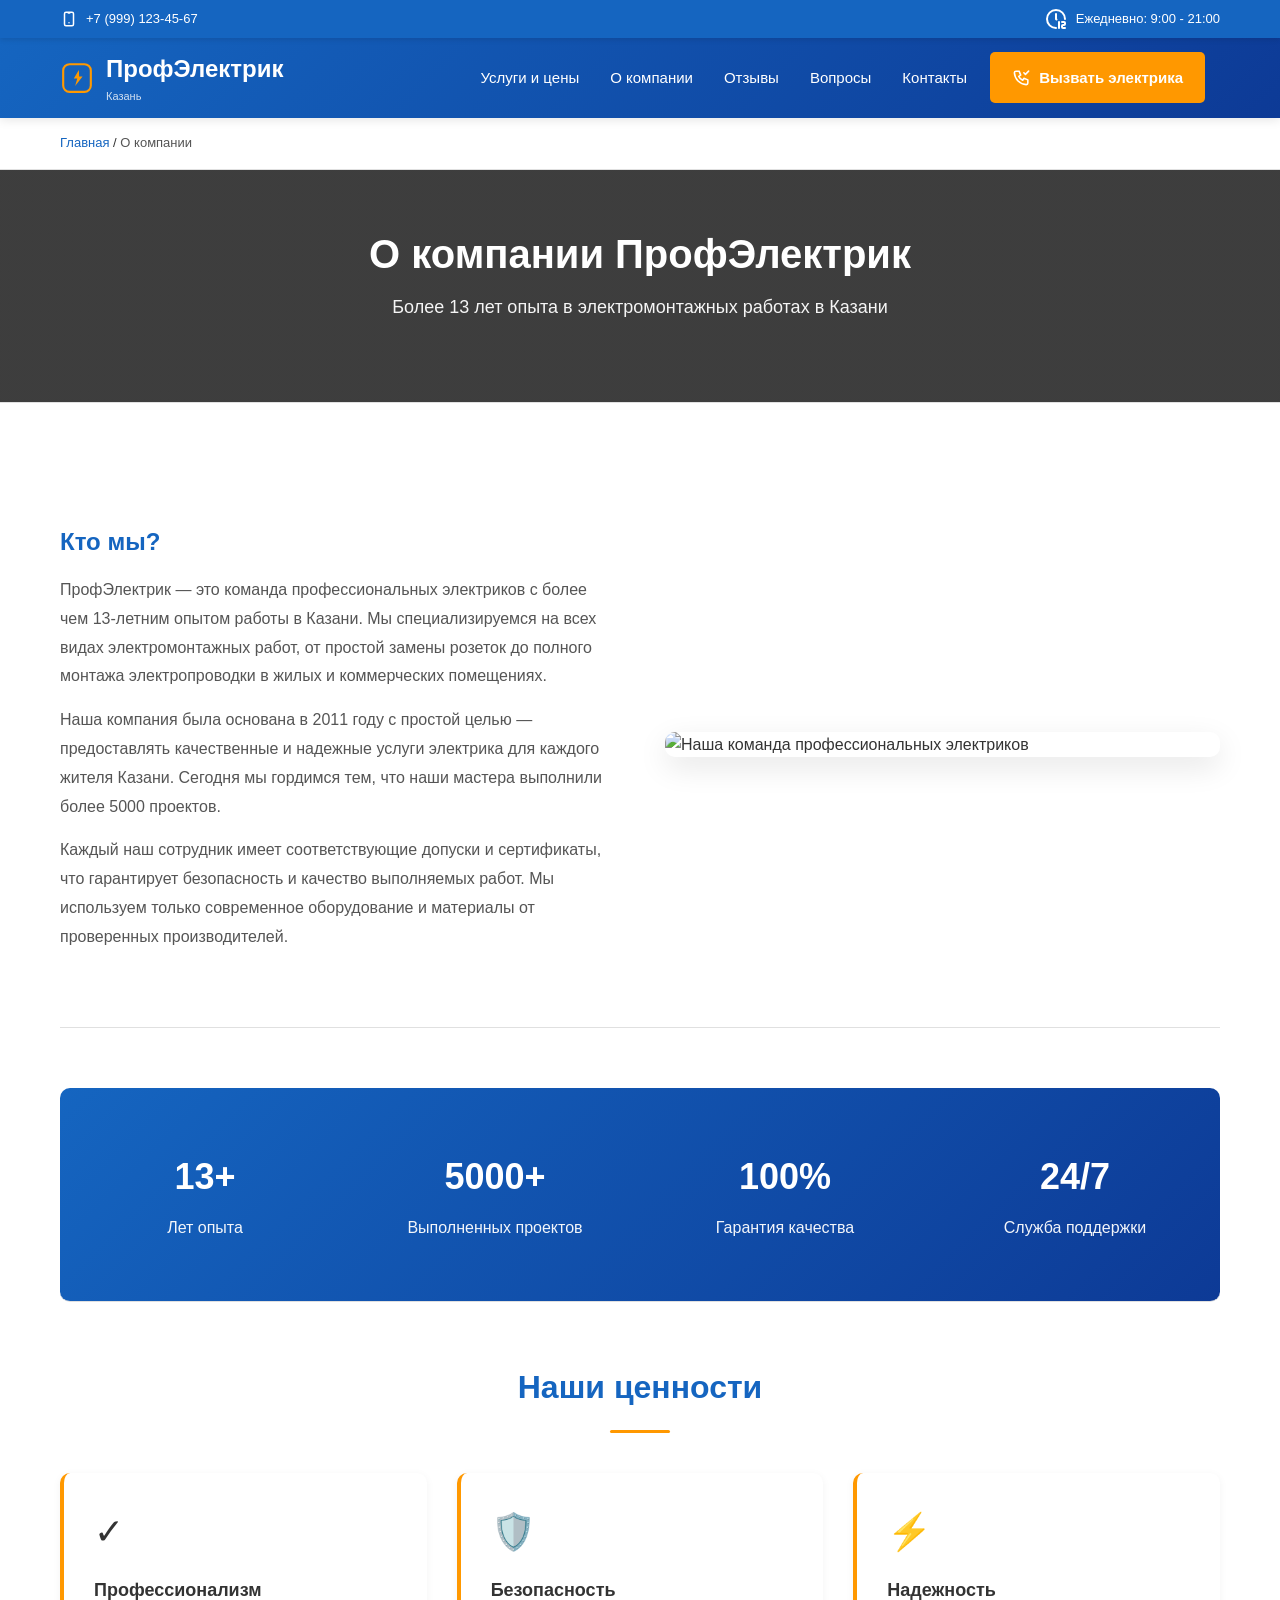
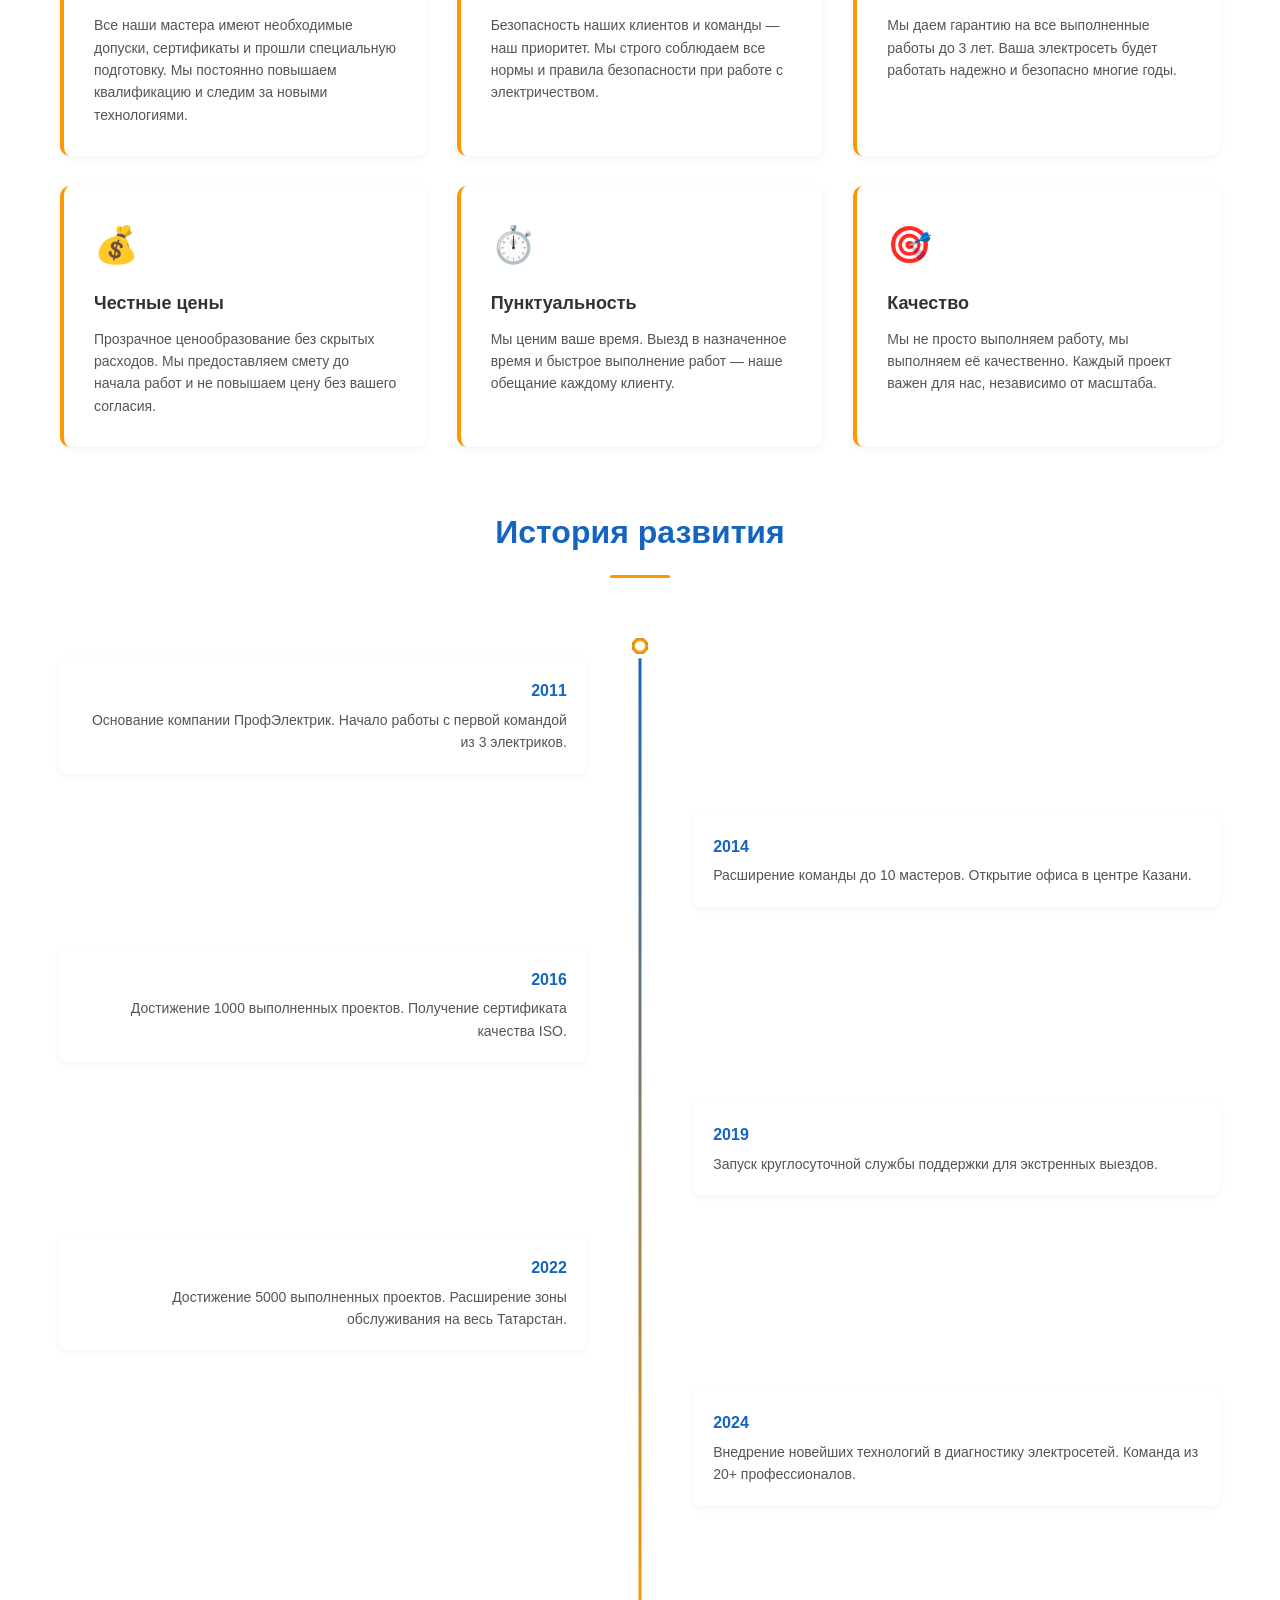
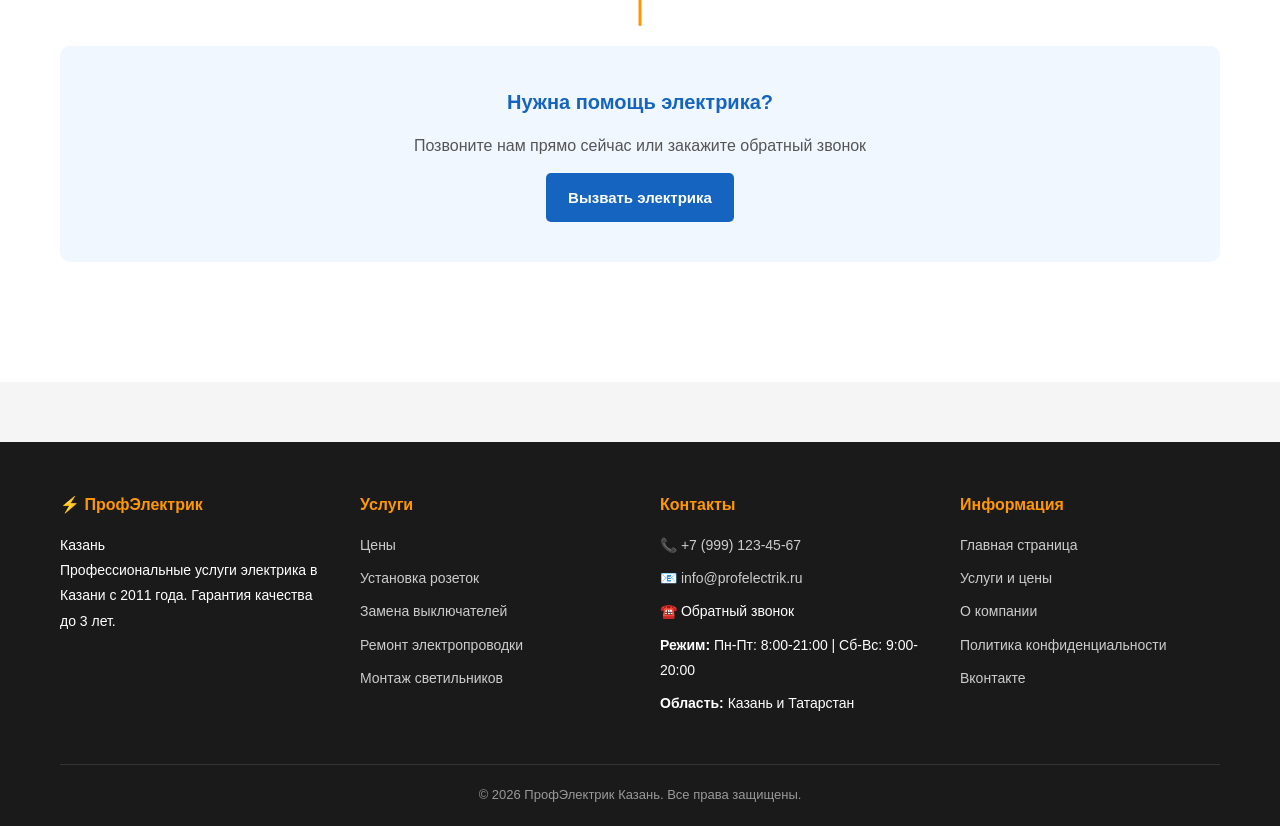
==== pages/about-company.html @ 0619426b "Add files via upload" ====
<!DOCTYPE html>
<html lang="ru">
<head>
    <meta charset="UTF-8">
    <meta name="viewport" content="width=device-width, initial-scale=1.0">
    <title>О компании - ПрофЭлектрик Казань</title>
    <link rel="stylesheet" href="../styles/styles.css">
    <style>
        
        body {
            font-family: 'Segoe UI', Tahoma, Geneva, Verdana, sans-serif;
            line-height: 1.6;
            color: var(--color-text);
            background-color: var(--color-bg);
        }

        .container {
            max-width: 1200px;
            margin: 0 auto;
            padding: 0 20px;
        }

               /* Hero Section */
        .hero {
            background: linear-gradient(135deg, rgba(0, 0, 0, 0.75) 0%, rgba(0, 0, 0, 0.75) 100%),
                        url('hero-bg.jpg') center/cover;
            color: white;
            padding: 60px 0;
            text-align: center;
        }

        .hero h1 {
            font-size: 40px;
            margin-bottom: 15px;
            line-height: 1.2;
        }

        .hero p {
            font-size: 18px;
            margin-bottom: 20px;
            opacity: 0.95;
        }

        /* Main Content */
        main {
            background: white;
            padding: 60px 0;
        }

        h2 {
            font-size: 32px;
            margin-bottom: 40px;
            text-align: center;
            color: var(--color-primary);
            position: relative;
            padding-bottom: 20px;
        }

        h2::after {
            content: '';
            position: absolute;
            bottom: 0;
            left: 50%;
            transform: translateX(-50%);
            width: 60px;
            height: 3px;
            background-color: var(--color-accent);
            border-radius: 2px;
        }

        h3 {
            font-size: 20px;
            margin-bottom: 15px;
            color: var(--color-primary);
        }

        /* About Section */
        .about-section {
            display: grid;
            grid-template-columns: 1fr 1fr;
            gap: 50px;
            align-items: center;
            margin-bottom: 60px;
        }

        .about-text h3 {
            margin-top: 0;
            font-size: 24px;
        }

        .about-text p {
            margin-bottom: 15px;
            color: var(--color-text-light);
            line-height: 1.8;
        }

        .about-image {
            width: 100%;
            border-radius: 10px;
            box-shadow: 0 10px 30px rgba(0,0,0,0.1);
            overflow: hidden;
        }

        .about-image img {
            width: 100%;
            height: auto;
            display: block;
        }

        /* Stats Section */
        .stats {
            background: linear-gradient(135deg, var(--color-primary) 0%, var(--color-primary-dark) 100%);
            padding: 60px 0;
            color: white;
            margin: 60px 0;
            border-radius: 10px;
        }

        .stats-grid {
            display: grid;
            grid-template-columns: repeat(auto-fit, minmax(200px, 1fr));
            gap: 40px;
            text-align: center;
        }

        .stat-item h4 {
            font-size: 36px;
            margin-bottom: 10px;
            font-weight: bold;
        }

        .stat-item p {
            font-size: 16px;
            opacity: 0.95;
            margin: 0;
        }

        /* Team Section */
        .team-grid {
            display: grid;
            grid-template-columns: repeat(auto-fit, minmax(250px, 1fr));
            gap: 30px;
            margin-bottom: 60px;
        }

        .team-card {
            background: white;
            border-radius: 10px;
            overflow: hidden;
            box-shadow: 0 4px 15px rgba(0,0,0,0.1);
            text-align: center;
            transition: all 0.3s ease;
        }

        .team-card:hover {
            transform: translateY(-10px);
            box-shadow: 0 10px 30px rgba(0,0,0,0.15);
        }

        .team-photo {
            width: 100%;
            height: 250px;
            background: linear-gradient(135deg, #667eea 0%, #764ba2 100%);
            display: flex;
            align-items: center;
            justify-content: center;
            font-size: 80px;
        }

        .team-info {
            padding: 25px;
        }

        .team-info h4 {
            font-size: 18px;
            margin-bottom: 5px;
            color: var(--color-primary);
        }

        .team-info p {
            font-size: 14px;
            color: var(--color-text-light);
            margin-bottom: 10px;
        }

        .team-years {
            font-size: 12px;
            background: #f0f7ff;
            color: var(--color-primary);
            padding: 5px 10px;
            border-radius: 20px;
            display: inline-block;
        }

        /* Values Section */
        .values-grid {
            display: grid;
            grid-template-columns: repeat(auto-fit, minmax(280px, 1fr));
            gap: 30px;
            margin-bottom: 60px;
        }

        .value-card {
            background: white;
            padding: 30px;
            border-radius: 10px;
            border-left: 4px solid var(--color-accent);
            box-shadow: 0 2px 8px rgba(0,0,0,0.05);
            transition: all 0.3s ease;
        }

        .value-card:hover {
            box-shadow: 0 8px 20px rgba(0,0,0,0.1);
            transform: translateX(5px);
        }

        .value-icon {
            font-size: 36px;
            margin-bottom: 15px;
        }

        .value-card h4 {
            font-size: 18px;
            margin-bottom: 10px;
            margin-top: 0;
        }

        .value-card p {
            font-size: 14px;
            color: var(--color-text-light);
            margin: 0;
            line-height: 1.6;
        }

        /* Timeline */
        .timeline {
            position: relative;
            padding: 40px 0;
            margin-bottom: 60px;
        }

        .timeline::before {
            content: '';
            position: absolute;
            left: 50%;
            transform: translateX(-50%);
            width: 3px;
            height: 100%;
            background: linear-gradient(180deg, var(--color-primary) 0%, var(--color-accent) 100%);
            border-radius: 2px;
        }

        .timeline-item {
            margin-bottom: 40px;
            width: 48%;
        }

        .timeline-item:nth-child(odd) {
            margin-left: 0;
            margin-right: auto;
            text-align: right;
            padding-right: 30px;
        }

        .timeline-item:nth-child(even) {
            margin-left: auto;
            margin-right: 0;
            text-align: left;
            padding-left: 30px;
        }

        .timeline-dot {
            position: absolute;
            left: 50%;
            transform: translateX(-50%);
            width: 16px;
            height: 16px;
            background: white;
            border: 3px solid var(--color-primary);
            border-radius: 50%;
            top: 20px;
            z-index: 1;
        }

        .timeline-item:nth-child(even) .timeline-dot {
            border-color: var(--color-accent);
        }

        .timeline-content {
            background: white;
            padding: 20px;
            border-radius: 8px;
            box-shadow: 0 2px 8px rgba(0,0,0,0.05);
        }

        .timeline-year {
            font-weight: bold;
            color: var(--color-primary);
            font-size: 16px;
            margin-bottom: 5px;
        }

        .timeline-content p {
            font-size: 14px;
            color: var(--color-text-light);
            margin: 0;
        }

        /* Info Box */
        .info-box {
            background: #f0f7ff;
            border-left: 4px solid var(--color-primary);
            padding: 20px;
            border-radius: 5px;
            margin: 30px 0;
        }

        .info-box p {
            margin: 0;
            color: var(--color-text);
        }

        /* Buttons */
        .btn {
            display: inline-block;
            padding: 14px 35px;
            background-color: var(--color-accent);
            color: white;
            text-decoration: none;
            border-radius: 5px;
            font-weight: bold;
            font-size: 16px;
            border: none;
            cursor: pointer;
            transition: all 0.3s ease;
            box-shadow: 0 4px 15px rgba(255,152,0,0.4);
            margin-top: 15px;
        }

        .btn:hover {
            background-color: #F57C00;
            transform: translateY(-2px);
            box-shadow: 0 6px 20px rgba(255,152,0,0.6);
        }

        .btn-secondary {
            background-color: var(--color-primary);
            box-shadow: 0 4px 15px rgba(21, 101, 192, 0.4);
        }

        .btn-secondary:hover {
            background-color: var(--color-primary-dark);
            box-shadow: 0 6px 20px rgba(21, 101, 192, 0.6);
        }

        /* Footer */
        footer {
            background-color: #1a1a1a;
            color: #fff;
            padding: 50px 0 20px;
            margin-top: 60px;
        }

        .footer-content {
            display: grid;
            grid-template-columns: repeat(auto-fit, minmax(250px, 1fr));
            gap: 40px;
            margin-bottom: 40px;
        }

        .footer-section h4 {
            font-size: 16px;
            margin-bottom: 15px;
            color: var(--color-accent);
        }

        .footer-section p,
        .footer-section ul {
            font-size: 14px;
            line-height: 1.8;
        }

        .footer-section ul {
            list-style: none;
            padding: 0;
        }

        .footer-section ul li {
            margin-bottom: 8px;
        }

        .footer-section a {
            color: #ccc;
            text-decoration: none;
            transition: color 0.3s ease;
        }

        .footer-section a:hover {
            color: var(--color-accent);
        }

        .footer-bottom {
            border-top: 1px solid #333;
            padding-top: 20px;
            text-align: center;
            font-size: 13px;
            color: #999;
        }

        /* Responsive */
        @media (max-width: 1024px) {
            .about-section {
                grid-template-columns: 1fr;
                gap: 30px;
            }

            .timeline::before {
                left: 20px;
            }

            .timeline-item {
                width: 100%;
                margin-left: 0 !important;
                margin-right: 0 !important;
                padding-left: 70px !important;
                padding-right: 0 !important;
                text-align: left !important;
            }

            .timeline-dot {
                left: 20px;
            }
        }

        @media (max-width: 768px) {
            .hero h1 {
                font-size: 28px;
            }

            h2 {
                font-size: 24px;
            }

            .stats-grid {
                grid-template-columns: 1fr 1fr;
                gap: 20px;
            }

            .team-grid,
            .values-grid {
                grid-template-columns: 1fr;
            }

            .stat-item h4 {
                font-size: 28px;
            }
        }
    </style>


</head>
<body>
     <!-- Top Info Bar -->
    <div class="top-bar" id="topBar">
        <div class="container">
            <div class="top-bar-item">
                <span class="icon">
  <svg xmlns="http://www.w3.org/2000/svg" viewBox="0 0 24 24" fill="none"
       stroke="currentColor" stroke-width="2" stroke-linecap="round" stroke-linejoin="round"
       aria-hidden="true">
    <path stroke="none" d="M0 0h24v24H0z" fill="none"/>
    <path d="M6 5a2 2 0 0 1 2 -2h8a2 2 0 0 1 2 2v14a2 2 0 0 1 -2 2h-8a2 2 0 0 1 -2 -2v-14" />
    <path d="M11 4h2" />
    <path d="M12 17v.01" />
  </svg>
</span>

                <a href="tel:+79991234567" id="phoneLink">+7 (999) 123-45-67</a>

            </div>
            <div class="top-bar-item">
                <svg xmlns="http://www.w3.org/2000/svg" width="24" height="24" viewBox="0 0 24 24" fill="none" stroke="currentColor" stroke-width="2" stroke-linecap="round" stroke-linejoin="round" class="icon icon-tabler icons-tabler-outline icon-tabler-clock-12"><path stroke="none" d="M0 0h24v24H0z" fill="none"/><path d="M3 12a9 9 0 0 0 9 9m9 -9a9 9 0 1 0 -18 0" /><path d="M12 7v5l.5 .5" /><path d="M18 15h2a1 1 0 0 1 1 1v1a1 1 0 0 1 -1 1h-1a1 1 0 0 0 -1 1v1a1 1 0 0 0 1 1h2" /><path d="M15 21v-6" /></svg>
                <span>Ежедневно: 9:00 - 21:00</span>
            </div>
        </div>
    </div>

    <!-- Header -->
<header>
  <div class="container">
    <div class="header-content">

      <div class="logo">
        <a class="logo-link" href="../index.html">
          <img class="logo-img" src="../assets/icons/logo-horizontal.svg" alt="ПрофЭлектрик Казань">
          <div class="logo-text">
            <span>ПрофЭлектрик</span>
            <div class="city-name">Казань</div>
          </div>
        </a>
      </div>

      <nav class="nav-menu" id="navMenu">
        <a href="uslugi-i-ceny.html">Услуги и цены</a>
        <a href="../pages/about-company.html">О компании</a>
        <a href="../pages/otzivy.html">Отзывы</a>
        <a href="../pages/faq-section.html">Вопросы</a>
        <a href="../pages/contact-info.html">Контакты</a>
       
      </nav>

      <button class="btn-call" type="button" onclick="openModal()">
        <svg xmlns="http://www.w3.org/2000/svg" viewBox="0 0 24 24" fill="none"
             stroke="currentColor" stroke-width="2" stroke-linecap="round" stroke-linejoin="round"
             aria-hidden="true" class="btn-call-icon">
          <path stroke="none" d="M0 0h24v24H0z" fill="none"/>
          <path d="M5 4h4l2 5l-2.5 1.5a11 11 0 0 0 5 5l1.5 -2.5l5 2v4a2 2 0 0 1 -2 2a16 16 0 0 1 -15 -15a2 2 0 0 1 2 -2" />
          <path d="M15 6l2 2l4 -4" />
        </svg>
        Вызвать электрика
      </button>

      <div class="menu-toggle" id="menuToggle" aria-label="Открыть меню" role="button" tabindex="0">
        <span></span>
        <span></span>
        <span></span>
      </div>

    </div>
  </div>
</header>


    <!-- Breadcrumb -->
    <div class="breadcrumb">
        <div class="container">
            <span class="breadcrumb-item"><a href="../index.html">Главная</a></span>
            <span class="breadcrumb-item"><span>/</span></span>
            <span class="breadcrumb-item active">О компании</span>
        </div>
    </div>



    <!-- Hero -->
    <section class="hero">
        <div class="container">
            <h1>О компании ПрофЭлектрик</h1>
            <p>Более 13 лет опыта в электромонтажных работах в Казани</p>
        </div>
    </section>

    <!-- Main Content -->
    <main>
        <div class="container">
            <!-- About Section -->
            <section class="about-section">
                <div class="about-text">
                    <h3>Кто мы?</h3>
                    <p>
                        ПрофЭлектрик — это команда профессиональных электриков с более чем 13-летним опытом работы в Казани. Мы специализируемся на всех видах электромонтажных работ, от простой замены розеток до полного монтажа электропроводки в жилых и коммерческих помещениях.
                    </p>
                    <p>
                        Наша компания была основана в 2011 году с простой целью — предоставлять качественные и надежные услуги электрика для каждого жителя Казани. Сегодня мы гордимся тем, что наши мастера выполнили более 5000 проектов.
                    </p>
                    <p>
                        Каждый наш сотрудник имеет соответствующие допуски и сертификаты, что гарантирует безопасность и качество выполняемых работ. Мы используем только современное оборудование и материалы от проверенных производителей.
                    </p>
                </div>
                <div class="about-image">
                    <img src="image.jpg" alt="Наша команда профессиональных электриков">
                </div>
            </section>

            <!-- Stats Section -->
            <section class="stats">
                <div class="container">
                    <div class="stats-grid">
                        <div class="stat-item">
                            <h4>13+</h4>
                            <p>Лет опыта</p>
                        </div>
                        <div class="stat-item">
                            <h4>5000+</h4>
                            <p>Выполненных проектов</p>
                        </div>
                        <div class="stat-item">
                            <h4>100%</h4>
                            <p>Гарантия качества</p>
                        </div>
                        <div class="stat-item">
                            <h4>24/7</h4>
                            <p>Служба поддержки</p>
                        </div>
                    </div>
                </div>
            </section>

            <!-- Values Section -->
            <h2>Наши ценности</h2>
            <div class="values-grid">
                <div class="value-card">
                    <div class="value-icon">✓</div>
                    <h4>Профессионализм</h4>
                    <p>Все наши мастера имеют необходимые допуски, сертификаты и прошли специальную подготовку. Мы постоянно повышаем квалификацию и следим за новыми технологиями.</p>
                </div>
                <div class="value-card">
                    <div class="value-icon">🛡️</div>
                    <h4>Безопасность</h4>
                    <p>Безопасность наших клиентов и команды — наш приоритет. Мы строго соблюдаем все нормы и правила безопасности при работе с электричеством.</p>
                </div>
                <div class="value-card">
                    <div class="value-icon">⚡</div>
                    <h4>Надежность</h4>
                    <p>Мы даем гарантию на все выполненные работы до 3 лет. Ваша электросеть будет работать надежно и безопасно многие годы.</p>
                </div>
                <div class="value-card">
                    <div class="value-icon">💰</div>
                    <h4>Честные цены</h4>
                    <p>Прозрачное ценообразование без скрытых расходов. Мы предоставляем смету до начала работ и не повышаем цену без вашего согласия.</p>
                </div>
                <div class="value-card">
                    <div class="value-icon">⏱️</div>
                    <h4>Пунктуальность</h4>
                    <p>Мы ценим ваше время. Выезд в назначенное время и быстрое выполнение работ — наше обещание каждому клиенту.</p>
                </div>
                <div class="value-card">
                    <div class="value-icon">🎯</div>
                    <h4>Качество</h4>
                    <p>Мы не просто выполняем работу, мы выполняем её качественно. Каждый проект важен для нас, независимо от масштаба.</p>
                </div>
            </div>

            <!-- Timeline Section -->
            <h2>История развития</h2>
            <div class="timeline">
                <div class="timeline-item">
                    <div class="timeline-dot"></div>
                    <div class="timeline-content">
                        <div class="timeline-year">2011</div>
                        <p>Основание компании ПрофЭлектрик. Начало работы с первой командой из 3 электриков.</p>
                    </div>
                </div>
                <div class="timeline-item">
                    <div class="timeline-dot"></div>
                    <div class="timeline-content">
                        <div class="timeline-year">2014</div>
                        <p>Расширение команды до 10 мастеров. Открытие офиса в центре Казани.</p>
                    </div>
                </div>
                <div class="timeline-item">
                    <div class="timeline-dot"></div>
                    <div class="timeline-content">
                        <div class="timeline-year">2016</div>
                        <p>Достижение 1000 выполненных проектов. Получение сертификата качества ISO.</p>
                    </div>
                </div>
                <div class="timeline-item">
                    <div class="timeline-dot"></div>
                    <div class="timeline-content">
                        <div class="timeline-year">2019</div>
                        <p>Запуск круглосуточной службы поддержки для экстренных выездов.</p>
                    </div>
                </div>
                <div class="timeline-item">
                    <div class="timeline-dot"></div>
                    <div class="timeline-content">
                        <div class="timeline-year">2022</div>
                        <p>Достижение 5000 выполненных проектов. Расширение зоны обслуживания на весь Татарстан.</p>
                    </div>
                </div>
                <div class="timeline-item">
                    <div class="timeline-dot"></div>
                    <div class="timeline-content">
                        <div class="timeline-year">2024</div>
                        <p>Внедрение новейших технологий в диагностику электросетей. Команда из 20+ профессионалов.</p>
                    </div>
                </div>
            </div>

            <!-- CTA Section -->
            <div style="text-align: center; background: #f0f7ff; padding: 40px; border-radius: 10px; margin: 60px 0;">
                <h3>Нужна помощь электрика?</h3>
                <p style="color: var(--color-text-light); margin: 15px 0; font-size: 16px;">Позвоните нам прямо сейчас или закажите обратный звонок</p>
		<button class="btn-call btn-call-blue" type="button" onclick="openModal()">
 		 Вызвать электрика
		</button>
                
            </div>
        </div>
    </main>

    <!-- Footer -->
    <footer>
        <div class="container">
            <div class="footer-content">
                <div class="footer-section">
                    <h4>⚡ ПрофЭлектрик</h4>
                    <p>Казань</p>
                    <p>Профессиональные услуги электрика в Казани с 2011 года. Гарантия качества до 3 лет.</p>
                </div>
                <div class="footer-section">
                    <h4>Услуги</h4>
                    <ul>
                        <li><a href="pages/uslugi-i-ceny.html">Цены</a></li>
                        <li><a href="pages/uslugi-i-ceny.html">Установка розеток</a></li>
                        <li><a href="pages/uslugi-i-ceny.html">Замена выключателей</a></li>
                        <li><a href="pages/uslugi-i-ceny.html">Ремонт электропроводки</a></li>
                        <li><a href="pages/uslugi-i-ceny.html">Монтаж светильников</a></li>
                    </ul>
                </div>
                <div class="footer-section">
                    <h4>Контакты</h4>
                    <ul>
                        <li><a href="tel:+79991234567">📞 +7 (999) 123-45-67</a></li>
                        <li><a href="mailto:info@profelectrik.ru">📧 info@profelectrik.ru</a></li>
                        <li>☎️ Обратный звонок</li>
                        <li><strong>Режим:</strong> Пн-Пт: 8:00-21:00 | Сб-Вс: 9:00-20:00</li>
                        <li><strong>Область:</strong> Казань и Татарстан</li>
                    </ul>
                </div>
                <div class="footer-section">
                    <h4>Информация</h4>
                    <ul>
                        <li><a href="index.html">Главная страница</a></li>
                        <li><a href="pages/uslugi-i-ceny.html">Услуги и цены</a></li>
                        <li><a href="pages/o-kompanii.html">О компании</a></li>
                        <li><a href="#">Политика конфиденциальности</a></li>
                        <li><a href="#">Вконтакте</a></li>
                    </ul>
                </div>
            </div>
            <div class="footer-bottom">
                <p>&copy; 2026 ПрофЭлектрик Казань. Все права защищены.</p>
            </div>
        </div>
    </footer>
    <!-- Modal Window -->
    <div id="callModal" class="modal">
        <div class="modal-content">
            <div class="modal-header">
                <h2>Оставить заявку</h2>
                <button class="close-btn" type="button" onclick="closeModal()">&times;</button>
            </div>

            <form id="modalForm" class="modal-form" onsubmit="handleModalSubmit(event)">
                <div class="form-group">
                    <label for="modalName">Ваше имя *</label>
                    <input type="text" id="modalName" required placeholder="Ваше имя">
                </div>

                <div class="form-group">
                    <label for="modalPhone">Телефон *</label>
                    <input type="tel" id="modalPhone" required placeholder="+7 (999) 123-45-67">
                </div>

                <div class="form-group">
                    <label for="modalService">Услуга *</label>
                    <select id="modalService" required>
                        <option value="">-- Выберите услугу --</option>
                        <option value="Монтаж розеток">Монтаж розеток</option>
                        <option value="Монтаж выключателей">Монтаж выключателей</option>
                        <option value="Установка освещения">Установка освещения</option>
                        <option value="Монтаж электропроводки">Монтаж электропроводки</option>
                        <option value="Монтаж автомата">Монтаж автомата</option>
                        <option value="Аварийный вызов">Аварийный вызов</option>
                        <option value="Ремонт электропроводки">Ремонт электропроводки</option>
                        <option value="Другое">Другое</option>
                    </select>
                </div>

                <div class="form-group">
                    <label for="modalMessage">Опишите проблему</label>
                    <textarea id="modalMessage" placeholder="Опишите вашу проблему..."></textarea>
                </div>

                <div class="modal-footer">
                    <button type="button" class="btn btn-cancel" onclick="closeModal()">Отмена</button>
                    <button type="submit" class="btn">Отправить</button>
                </div>
            </form>

            <div id="modalSuccess" class="modal-success">
                <div class="success-icon">✅</div>
                <h3>Заявка отправлена!</h3>
                <p>Спасибо за вашу заявку. Наш менеджер свяжется с вами в течение 10 минут.</p>
            </div>
        </div>
    </div>

    
<script>
        document.addEventListener('DOMContentLoaded', () => {
            // ===== Mobile menu toggle =====
            const menuToggle = document.getElementById('menuToggle');
            const navMenu = document.getElementById('navMenu');

            if (menuToggle && navMenu) {
                menuToggle.addEventListener('click', () => {
                    navMenu.classList.toggle('active');
                });

                document.querySelectorAll('.nav-menu a').forEach(link => {
                    link.addEventListener('click', () => navMenu.classList.remove('active'));
                });
            }

            // ===== Sticky header offset =====
            const topBar = document.getElementById('topBar');
            const header = document.querySelector('header');

            if (header) {
                const getTopbarHeight = () => (topBar ? topBar.offsetHeight : 0);

                header.style.top = `${getTopbarHeight()}px`;

                let lastScrollTop = 0;
                window.addEventListener('scroll', () => {
                    const scrollTop = window.pageYOffset || document.documentElement.scrollTop;

                    if (scrollTop > lastScrollTop) {
                        header.style.top = '0px';
                        header.style.zIndex = '102';
                    } else {
                        header.style.top = `${getTopbarHeight()}px`;
                        header.style.zIndex = '100';
                    }

                    lastScrollTop = scrollTop <= 0 ? 0 : scrollTop;
                });

                window.addEventListener('resize', () => {
                    header.style.top = `${getTopbarHeight()}px`;
                });
            }

            // ===== Copy phone to clipboard =====
            const phoneLink = document.getElementById('phoneLink');
            if (phoneLink) {
                const originalText = phoneLink.textContent;

                phoneLink.addEventListener('click', async (e) => {
                    e.preventDefault();

                    const phoneToCopy = phoneLink.getAttribute('href')?.replace('tel:', '') || originalText;

                    try {
                        await navigator.clipboard.writeText(phoneToCopy);
                        phoneLink.textContent = 'Скопировано!';
                        setTimeout(() => (phoneLink.textContent = originalText), 1200);
                    } catch (err) {
                        alert('Не удалось скопировать. Скопируйте вручную: ' + phoneToCopy);
                    }
                });
            }
        });

        // ===== Modal functionality =====
        const modal = document.getElementById('callModal');
        const modalForm = document.getElementById('modalForm');
        const modalSuccess = document.getElementById('modalSuccess');

        window.openModal = function () {
            if (!modal) return;
            modal.classList.add('active');
            document.body.style.overflow = 'hidden';
            if (modalForm) modalForm.style.display = 'block';
            if (modalSuccess) modalSuccess.classList.remove('show');
        };

        window.closeModal = function () {
            if (!modal) return;
            modal.classList.remove('active');
            document.body.style.overflow = 'auto';
            if (modalForm) modalForm.reset();
        };

        window.handleModalSubmit = function (event) {
            event.preventDefault();

            if (modalForm) modalForm.style.display = 'none';
            if (modalSuccess) modalSuccess.classList.add('show');

            setTimeout(window.closeModal, 3000);
        };

        // Закрытие по клику на фон
        window.addEventListener('click', (event) => {
            if (modal && event.target === modal) window.closeModal();
        });
  


</script>
</body>
</html>
---- styles/styles.css ----
* {
  margin: 0;
  padding: 0;
  box-sizing: border-box;
}

:root {
  --color-primary: #1565C0;
  --color-primary-dark: #0D3A96;
  --color-text: #333;
  --color-text-light: #555;
  --color-accent: #FF9800;
}

html, body {
  margin: 0;
  padding: 0;
}

.container {
  max-width: 1200px;
  margin: 0 auto;
  padding: 0 20px;
}
/* Breadcrumb */
        .breadcrumb {
            background: white;
            padding: 15px 0;
            border-bottom: 1px solid #e0e0e0;
            font-size: 13px;
        }

        .breadcrumb-item {
            display: inline-flex;
            align-items: center;
            gap: 8px;
        }

        .breadcrumb-item a {
            color: var(--color-primary);
            text-decoration: none;
        }

        .breadcrumb-item a:hover {
            text-decoration: underline;
        }

        .breadcrumb-item.active {
            color: var(--color-text-light);
        }


/* ===== TOP BAR ===== */
.top-bar {
  background-color: var(--color-primary);
  color: white;
  padding: 7px 0;
  font-size: 13px;
  position: sticky;
  top: 0;
  z-index: 101;
  box-shadow: 0 2px 5px rgba(0,0,0,0.1);
}

.top-bar .container {
  display: flex;
  justify-content: space-between;
  align-items: center;
  gap: 20px;
  flex-wrap: wrap;
}

.top-bar-item {
  display: flex;
  align-items: center;
  gap: 8px;
}

.top-bar a {
  color: white;
  text-decoration: none;
  transition: color 0.3s ease;
}

.top-bar a:hover {
  color: var(--color-accent);
}

/* ===== HEADER ===== */
header {
  background: linear-gradient(135deg, var(--color-primary) 0%, var(--color-primary-dark) 100%);
  color: white;
  padding: 12px 0;
  position: sticky;
  top: 45px;
  z-index: 100;
  box-shadow: 0 2px 10px rgba(0,0,0,0.1);
}

.header-content {
  display: flex;
  align-items: center;
  justify-content: flex-start;
  flex-wrap: nowrap;
  gap: 15px;
}

/* LOGO */
.logo {
  font-size: 24px;
  font-weight: bold;
  display: flex;
  align-items: center;
  gap: 12px;
  flex-direction: row;
  flex: 0 0 auto;
}

.logo-link {
  display: inline-flex;
  align-items: center;
  gap: 12px;
  text-decoration: none;
  color: inherit;
  white-space: nowrap;
}

.logo-img {
  width: 34px;
  height: 34px;
  display: block;
}

.logo-text {
  display: flex;
  flex-direction: column;
  gap: 0;
}

.city-name {
  font-size: 11px;
  opacity: 0.8;
  font-weight: 400;
}

/* ===== NAVIGATION ===== */
.nav-menu {
  margin-left: auto;      /* ключ: выталкивает меню вправо */
  display: flex;
  gap: 15px;
  align-items: center;
  justify-content: flex-end;
  flex: 0 0 auto;
  white-space: nowrap;
}

.nav-menu a {
  color: white;
  text-decoration: none;
  font-size: 15px;
  font-weight: 500;
  transition: color 0.3s ease;
  padding: 4px 8px;
  border-radius: 3px;
}

.nav-menu a:hover {
  color: var(--color-accent);
  background-color: rgba(255,255,255,0.1);
}

/* ===== CALL BUTTON ===== */
.btn-call {
  background-color: var(--color-accent);
  padding: 16px 22px;
  color: white;
  text-decoration: none;
  border-radius: 5px;
  font-weight: 600;
  transition: all 0.3s ease;
  display: inline-flex;
  align-items: center;
  justify-content: center;
  gap: 8px;
  font-size: 15px;
  border: none;
  cursor: pointer;
  white-space: nowrap;
  flex: 0 0 auto;
}

.btn-call:hover {
  background-color: #F57C00;
  transform: translateY(-2px);
}

.btn-call-icon {
  width: 19px;
  height: 19px;
  display: block;
  flex: 0 0 auto;
}

.icon svg {
  width: 18px;
  height: 18px;
  display: block;
}

/* ===== FOOTER ===== */
footer {
  background-color: #222;
  color: white;
  padding: 40px 0 20px;
  margin-top: 60px;
}

.footer-content {
  display: grid;
  grid-template-columns: repeat(auto-fit, minmax(250px, 1fr));
  gap: 30px;
  margin-bottom: 30px;
}

.footer-section h4 {
  margin-bottom: 15px;
  color: var(--color-accent);
}

.footer-section ul {
  list-style: none;
  padding: 0;
  margin: 0;
}

.footer-section ul li {
  margin-bottom: 8px;
}

.footer-section a {
  color: #ccc;
  text-decoration: none;
  transition: color 0.3s ease;
}

.footer-section a:hover {
  color: var(--color-accent);
}

.footer-bottom {
  text-align: center;
  padding-top: 20px;
  border-top: 1px solid #333;
  color: #999;
  font-size: 14px;
}

/* ===== RESPONSIVE ===== */
@media (max-width: 768px) {
  .nav-menu {
    position: absolute;
    top: 70px;
    left: 0;
    right: 0;
    background-color: var(--color-primary-dark);
    flex-direction: column;
    gap: 0;
    padding: 20px;
    max-height: 0;
    overflow: hidden;
    transition: max-height 0.3s ease;
    z-index: 99;

    margin-left: 0; /* важно: отключаем выталкивание в мобилке */
    white-space: normal;
  }

  .nav-menu.active {
    max-height: 400px;
  }

  .nav-menu a {
    padding: 12px 0;
    border-bottom: 1px solid rgba(255,255,255,0.1);
  }
}

        * {
            margin: 0;
            padding: 0;
            box-sizing: border-box;
        }

        :root {
            --color-primary: #1565C0;
            --color-primary-dark: #0D3A96;
            --color-text: #333;
            --color-text-light: #555;
            --color-bg: #f5f5f5;
            --color-white: #fff;
            --color-accent: #FF9800;
            --color-success: #4CAF50;
            --color-danger: #1565C0;
        }

        body {
            font-family: 'Segoe UI', Tahoma, Geneva, Verdana, sans-serif;
            line-height: 1.6;
            color: var(--color-text);
            background-color: var(--color-bg);
        }

                        

        /* Quick Services Section */
        .quick-services {
            background: var(--color-danger);
            color: white;
            padding: 10px 0;
        }
	.quick-service-item {
	  display: block;
	  color: inherit;
 	 text-decoration: none;
	}

        .quick-services .container {
            display: grid;
            grid-template-columns: repeat(auto-fit, minmax(150px, 1fr));
            gap: 20px;
        }

        .quick-service-item {
            display: flex;
            flex-direction: column;
            align-items: center;
            text-align: center;
            padding: 20px;
            cursor: pointer;
            transition: all 0.3s ease;
            border-radius: 8px;
        }

        .quick-service-item:hover {
            background-color: rgba(255,255,255,0.1);
            transform: translateY(-5px);
        }

        .quick-service-icon {
            font-size: 40px;
            margin-bottom: 10px;
        }

        .quick-service-name {
            font-weight: 600;
            font-size: 14px;
            line-height: 1.3;
        }

        .btn {
            display: inline-block;
            padding: 14px 35px;
            background-color: var(--color-accent);
            color: white;
            text-decoration: none;
            border-radius: 5px;
            font-weight: bold;
            font-size: 16px;
            border: none;
            cursor: pointer;
            transition: all 0.3s ease;
            box-shadow: 0 4px 15px rgba(255,152,0,0.4);
        }

        .btn:hover {
            background-color: #F57C00;
            transform: translateY(-2px);
            box-shadow: 0 6px 20px rgba(255,152,0,0.6);
        }

        .btn-secondary {
            background-color: var(--color-primary);
            box-shadow: 0 4px 15px rgba(21, 101, 192, 0.4);
        }

        .btn-secondary:hover {
            background-color: var(--color-primary-dark);
            box-shadow: 0 6px 20px rgba(21, 101, 192, 0.6);
        }
/* Work steps */

  .work-steps {
    background: white;
    padding: 60px 0;
  }

  .steps-subtitle {
    text-align: center;
    color: var(--color-text-light);
    margin: -20px auto 35px;
    max-width: 720px;
    font-size: 15px;
    line-height: 1.6;
  }

  .steps-grid {
    display: grid;
    grid-template-columns: repeat(auto-fit, minmax(240px, 1fr));
    gap: 22px;
    margin-top: 10px;
  }

  .step-card {
    background: #fff;
    border: 1px solid #e0e0e0;
    border-radius: 10px;
    padding: 22px;
    box-shadow: 0 2px 10px rgba(0,0,0,0.04);
    position: relative;
    overflow: hidden;
    transition: all 0.3s ease;
  }

  .step-card:hover {
    transform: translateY(-6px);
    border-color: var(--color-accent);
    box-shadow: 0 10px 25px rgba(0,0,0,0.10);
  }

  .step-num {
    position: absolute;
    top: 14px;
    right: 14px;
    width: 34px;
    height: 34px;
    border-radius: 50%;
    background: #f0f7ff;
    color: var(--color-primary);
    display: flex;
    align-items: center;
    justify-content: center;
    font-weight: 800;
    font-size: 14px;
  }

  .step-icon {
    font-size: 38px;
    margin-bottom: 10px;
  }

  .step-card h3 {
    margin: 0 0 8px;
    font-size: 18px;
    color: var(--color-primary);
  }

  .step-card p {
    margin: 0;
    font-size: 14px;
    color: var(--color-text-light);
    line-height: 1.6;
  }

  .steps-cta {
    text-align: center;
    margin-top: 35px;
  }

  @media (max-width: 768px) {
    .work-steps {
      padding: 45px 0;
    }
    .steps-subtitle {
      font-size: 14px;
      margin-bottom: 25px;
    }
  }

.btn-call-blue{
  background-color: var(--color-primary);
  color: #fff;
}

.btn-call-blue:hover{
  background-color: var(--color-primary-dark);
}


        /* Main Content */
        main {
            background: white;
        }
.hero-link{
  color: inherit;
  text-decoration: none;
}

.hero-link:hover{
  color: var(--color-accent);
  text-decoration: none;
}

        section {
            padding: 60px 0;
            border-bottom: 1px solid #e0e0e0;
        }

        section:last-child {
            border-bottom: none;
        }

        h2 {
            font-size: 32px;
            margin-bottom: 40px;
            text-align: center;
            color: var(--color-primary);
            position: relative;
            padding-bottom: 20px;
        }

        h2::after {
            content: '';
            position: absolute;
            bottom: 0;
            left: 50%;
            transform: translateX(-50%);
            width: 60px;
            height: 3px;
            background-color: var(--color-accent);
            border-radius: 2px;
        }

        h3 {
            font-size: 20px;
            margin-bottom: 15px;
            color: var(--color-primary);
        }

        /* About Section */
        .about-grid {
            display: grid;
            grid-template-columns: repeat(auto-fit, minmax(280px, 1fr));
            gap: 30px;
            margin-top: 30px;
        }

        .about-card {
            background: #f9f9f9;
            padding: 25px;
            border-radius: 8px;
            border-left: 4px solid var(--color-accent);
            transition: all 0.3s ease;
        }

        .about-card:hover {
            box-shadow: 0 4px 15px rgba(0,0,0,0.1);
            transform: translateY(-5px);
        }

        .about-card h4 {
            font-size: 18px;
            margin-bottom: 10px;
            color: var(--color-primary);
        }

        .about-card p {
            font-size: 14px;
            line-height: 1.6;
            color: var(--color-text-light);
        }

        /* Services Section */
        .services-grid {
            display: grid;
            grid-template-columns: repeat(auto-fit, minmax(300px, 1fr));
            gap: 30px;
            margin-top: 30px;
        }

        .service-card {
            background: white;
            border: 1px solid #e0e0e0;
            border-radius: 8px;
            padding: 30px;
            text-align: center;
            transition: all 0.3s ease;
            box-shadow: 0 2px 8px rgba(0,0,0,0.05);
        }

        .service-card:hover {
            box-shadow: 0 8px 25px rgba(0,0,0,0.1);
            transform: translateY(-10px);
            border-color: var(--color-accent);
        }

        .service-icon {
            font-size: 40px;
            margin-bottom: 15px;
            color: var(--color-accent);
        }

        .service-card h3 {
            margin-bottom: 10px;
            text-align: center;
        }

        .service-card p {
            font-size: 14px;
            color: var(--color-text-light);
            margin-bottom: 15px;
        }

        .price {
            font-size: 18px;
            font-weight: bold;
            color: var(--color-primary);
            background: #f0f7ff;
            padding: 10px 15px;
            border-radius: 5px;
            display: inline-block;
        }

        /* Prices Section */
        .prices-table {
            overflow-x: auto;
            margin-top: 30px;
        }

        table {
            width: 100%;
            border-collapse: collapse;
            background: white;
            border-radius: 8px;
            overflow: hidden;
            box-shadow: 0 2px 8px rgba(0,0,0,0.05);
        }

        th {
            background-color: var(--color-primary);
            color: white;
            padding: 15px;
            text-align: left;
            font-weight: bold;
        }

        td {
            padding: 15px;
            border-bottom: 1px solid #e0e0e0;
        }

        tr:last-child td {
            border-bottom: none;
        }

        tr:nth-child(even) {
            background-color: #f9f9f9;
        }

        /* Modal Styles */
        .modal {
            display: none;
            position: fixed;
            z-index: 1000;
            left: 0;
            top: 0;
            width: 100%;
            height: 100%;
            background-color: rgba(0,0,0,0.5);
            animation: fadeIn 0.3s ease;
            overflow-y: auto;
        }

        .modal.active {
            display: flex;
            align-items: center;
            justify-content: center;
        }

        .modal-content {
            background: white;
            padding: 40px;
            border-radius: 10px;
            max-width: 500px;
            width: 90%;
            box-shadow: 0 10px 40px rgba(0,0,0,0.2);
            animation: slideUp 0.3s ease;
            margin: 20px auto;
        }

        .modal-header {
            display: flex;
            justify-content: space-between;
            align-items: center;
            margin-bottom: 25px;
            border-bottom: 2px solid #e0e0e0;
            padding-bottom: 15px;
        }

        .modal-header h2 {
            margin: 0;
            font-size: 24px;
            color: var(--color-primary);
        }

        .close-btn {
            background: none;
            border: none;
            font-size: 28px;
            cursor: pointer;
            color: #999;
            padding: 0;
            width: 30px;
            height: 30px;
            display: flex;
            align-items: center;
            justify-content: center;
            transition: color 0.3s ease;
        }

        .close-btn:hover {
            color: var(--color-accent);
        }

        .modal-form {
            display: flex;
            flex-direction: column;
            gap: 15px;
        }

        .form-group {
            display: flex;
            flex-direction: column;
            gap: 8px;
        }

        label {
            font-weight: 600;
            font-size: 14px;
            color: var(--color-primary);
        }

        input,
        textarea,
        select {
            padding: 12px;
            border: 1px solid #ddd;
            border-radius: 5px;
            font-size: 14px;
            font-family: inherit;
            transition: border-color 0.3s ease;
        }

        input:focus,
        textarea:focus,
        select:focus {
            outline: none;
            border-color: var(--color-primary);
            box-shadow: 0 0 0 3px rgba(21, 101, 192, 0.1);
        }

        textarea {
            resize: vertical;
            min-height: 80px;
        }

        .modal-footer {
            display: flex;
            gap: 10px;
            margin-top: 25px;
        }

        .modal-footer .btn {
            flex: 1;
            text-align: center;
            margin: 0;
        }

        .btn-cancel {
            background-color: #e0e0e0;
            color: var(--color-text);
            box-shadow: none;
        }

        .btn-cancel:hover {
            background-color: #d0d0d0;
            box-shadow: none;
        }

        .modal-success {
            display: none;
            text-align: center;
            padding: 40px 20px;
        }

        .modal-success.show {
            display: block;
        }

        .success-icon {
            font-size: 60px;
            margin-bottom: 20px;
        }

        .modal-success h3 {
            color: var(--color-success);
            margin-bottom: 10px;
            font-size: 22px;
        }

        .modal-success p {
            color: var(--color-text-light);
            font-size: 14px;
            margin-bottom: 20px;
            line-height: 1.6;
        }

        /* Contact Form */
        .form-section {
            background: linear-gradient(135deg, #f5f7fa 0%, #c3cfe2 100%);
            padding: 60px 0;
        }

        .form-container {
            max-width: 600px;
            margin: 0 auto;
            background: white;
            padding: 40px;
            border-radius: 10px;
            box-shadow: 0 10px 40px rgba(0,0,0,0.1);
        }

        .success-message {
            display: none;
            background: var(--color-success);
            color: white;
            padding: 15px;
            border-radius: 5px;
            margin-bottom: 20px;
            text-align: center;
        }

        .success-message.show {
            display: block;
        }

        
        /* Responsive */
        @media (max-width: 768px) {
            .top-bar .container {
                flex-direction: column;
                gap: 10px;
            }

            .menu-toggle {
                display: flex;
            }

            .nav-menu {
                position: absolute;
                top: 70px;
                left: 0;
                right: 0;
                background-color: var(--color-primary-dark);
                flex-direction: column;
                gap: 0;
                padding: 20px;
                max-height: 0;
                overflow: hidden;
                transition: max-height 0.3s ease;
                z-index: 99;
            }

            .nav-menu.active {
                max-height: 400px;
            }

            .nav-menu a {
                padding: 12px 0;
                border-bottom: 1px solid rgba(255,255,255,0.1);
            }

            .hero {
                padding: 60px 0 50px;
            }

            .hero h1 {
                font-size: 28px;
            }

            .hero p {
                font-size: 16px;
            }

            h2 {
                font-size: 24px;
            }

            .header-content {
                flex-direction: row;
                justify-content: space-between;
                text-align: left;
            }

            .contact-info {
                flex-direction: column;
                gap: 15px;
            }

            .services-grid,
            .about-grid {
                grid-template-columns: 1fr;
            }

            .quick-services .container {
                grid-template-columns: repeat(auto-fit, minmax(120px, 1fr));
                gap: 10px;
            }

            .quick-service-item {
                padding: 15px;
            }

            table {
                font-size: 13px;
            }

            th, td {
                padding: 10px;
            }

            .form-container {
                padding: 20px;
            }
        }

        /* Animations */
        @keyframes fadeIn {
            from {
                opacity: 0;
                transform: translateY(20px);
            }
            to {
                opacity: 1;
                transform: translateY(0);
            }
        }

        @keyframes slideUp {
            from {
                transform: translateY(30px);
                opacity: 0;
            }
            to {
                transform: translateY(0);
                opacity: 1;
            }
        }

        .services-grid .service-card {
            animation: fadeIn 0.6s ease forwards;
        }

        .services-grid .service-card:nth-child(1) { animation-delay: 0.1s; }
        .services-grid .service-card:nth-child(2) { animation-delay: 0.2s; }
        .services-grid .service-card:nth-child(3) { animation-delay: 0.3s; }
        .services-grid .service-card:nth-child(4) { animation-delay: 0.4s; }
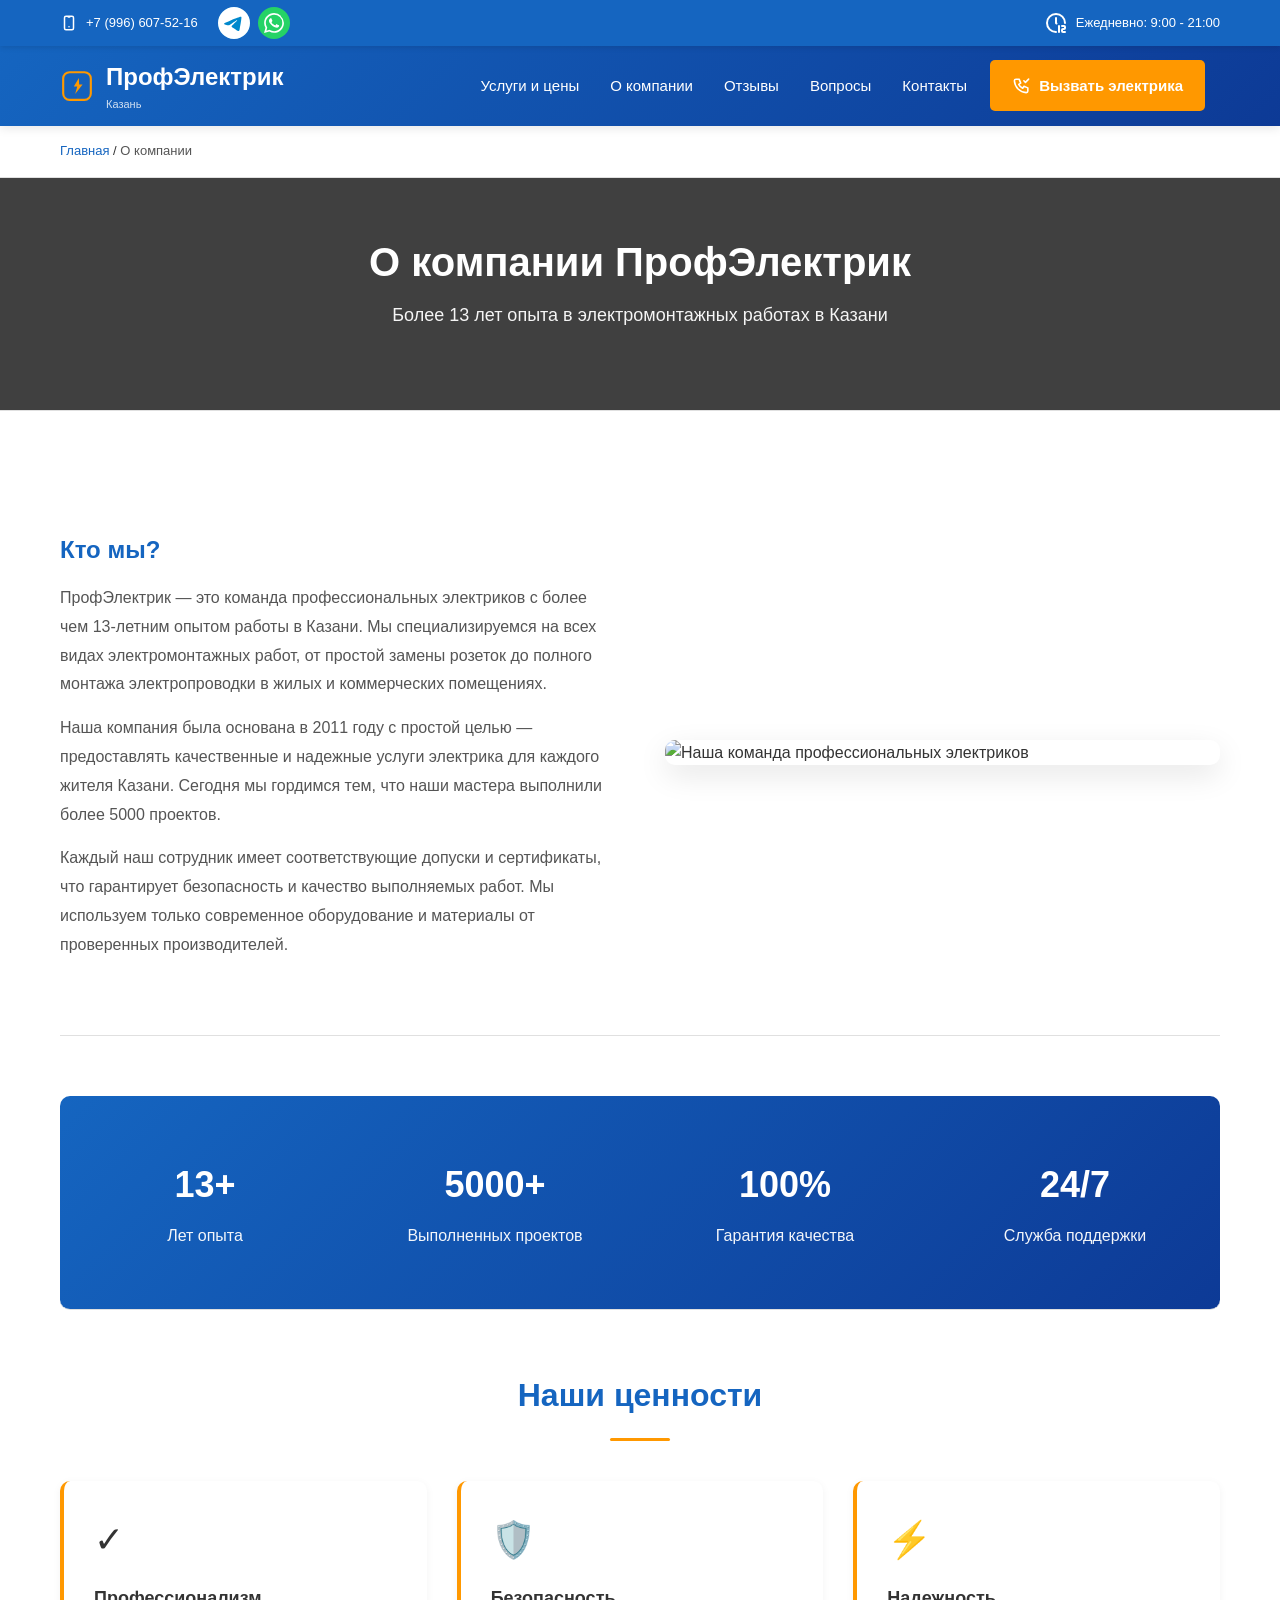
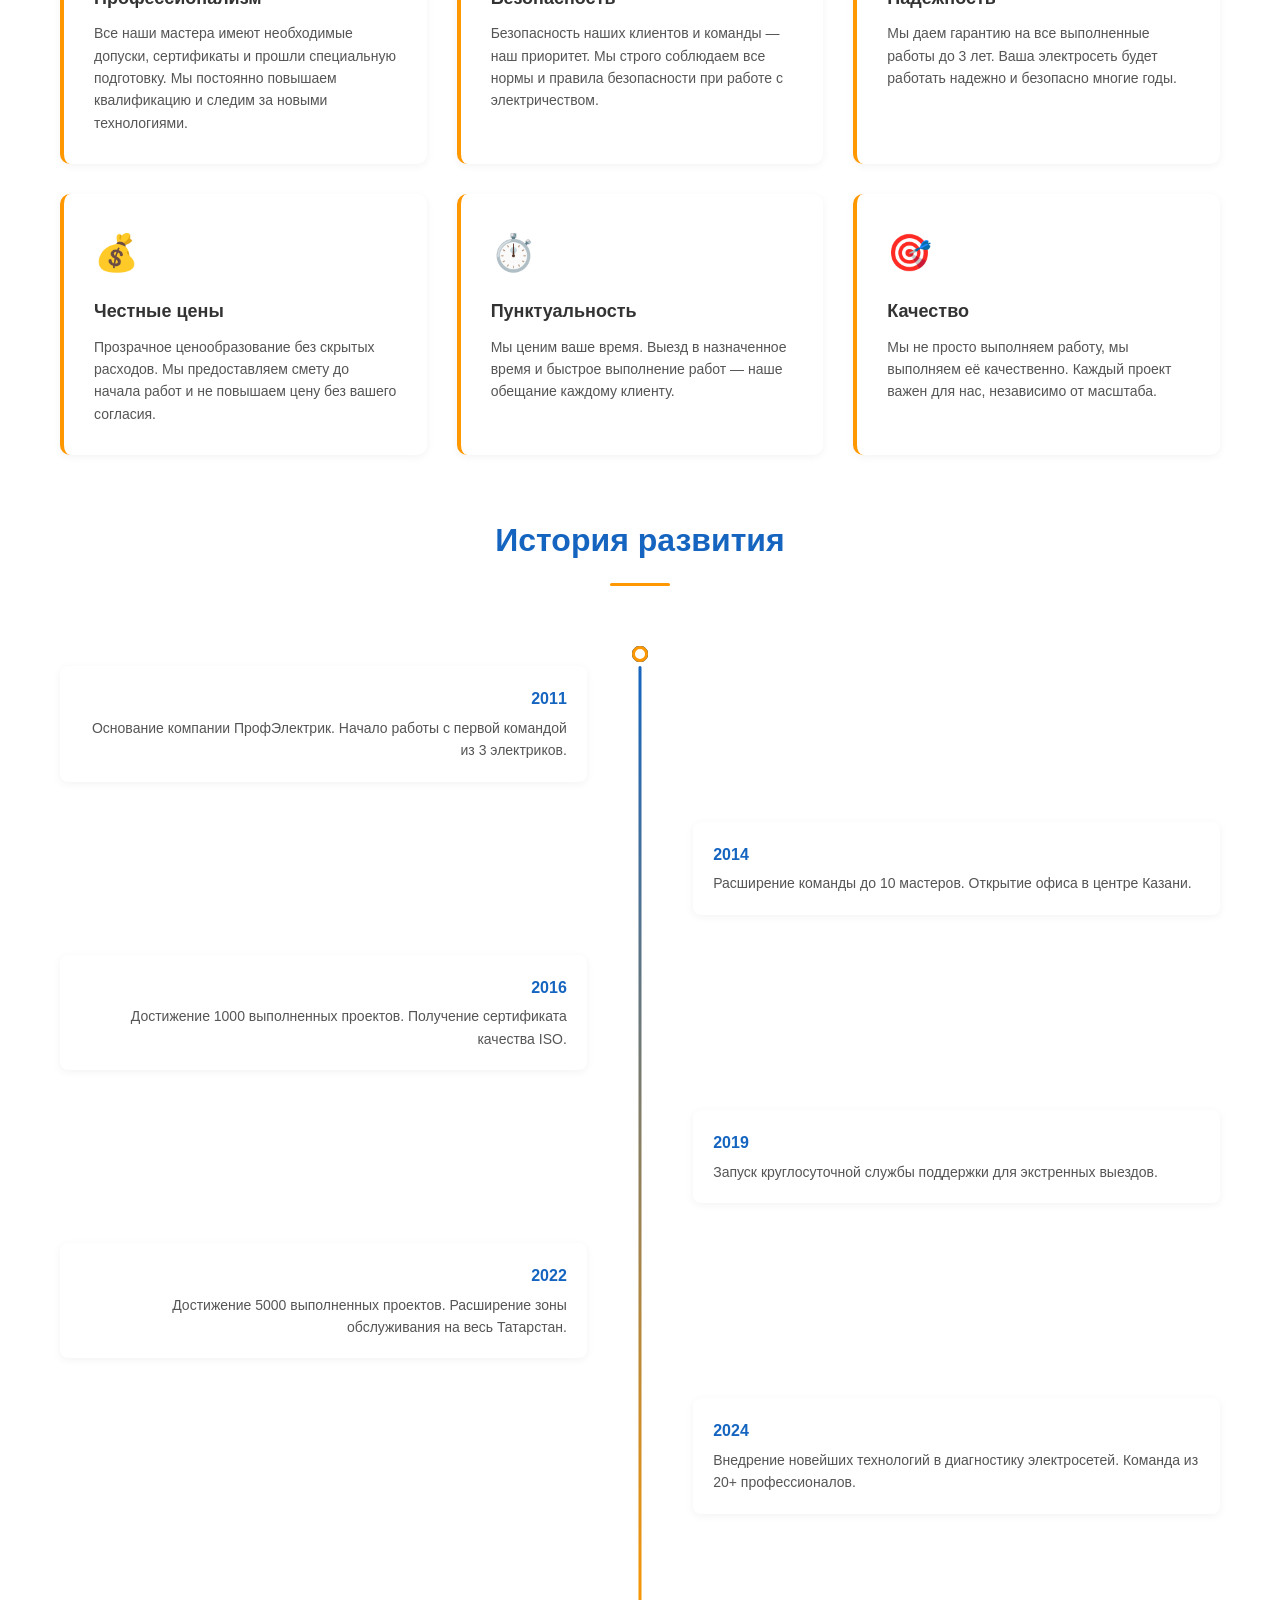
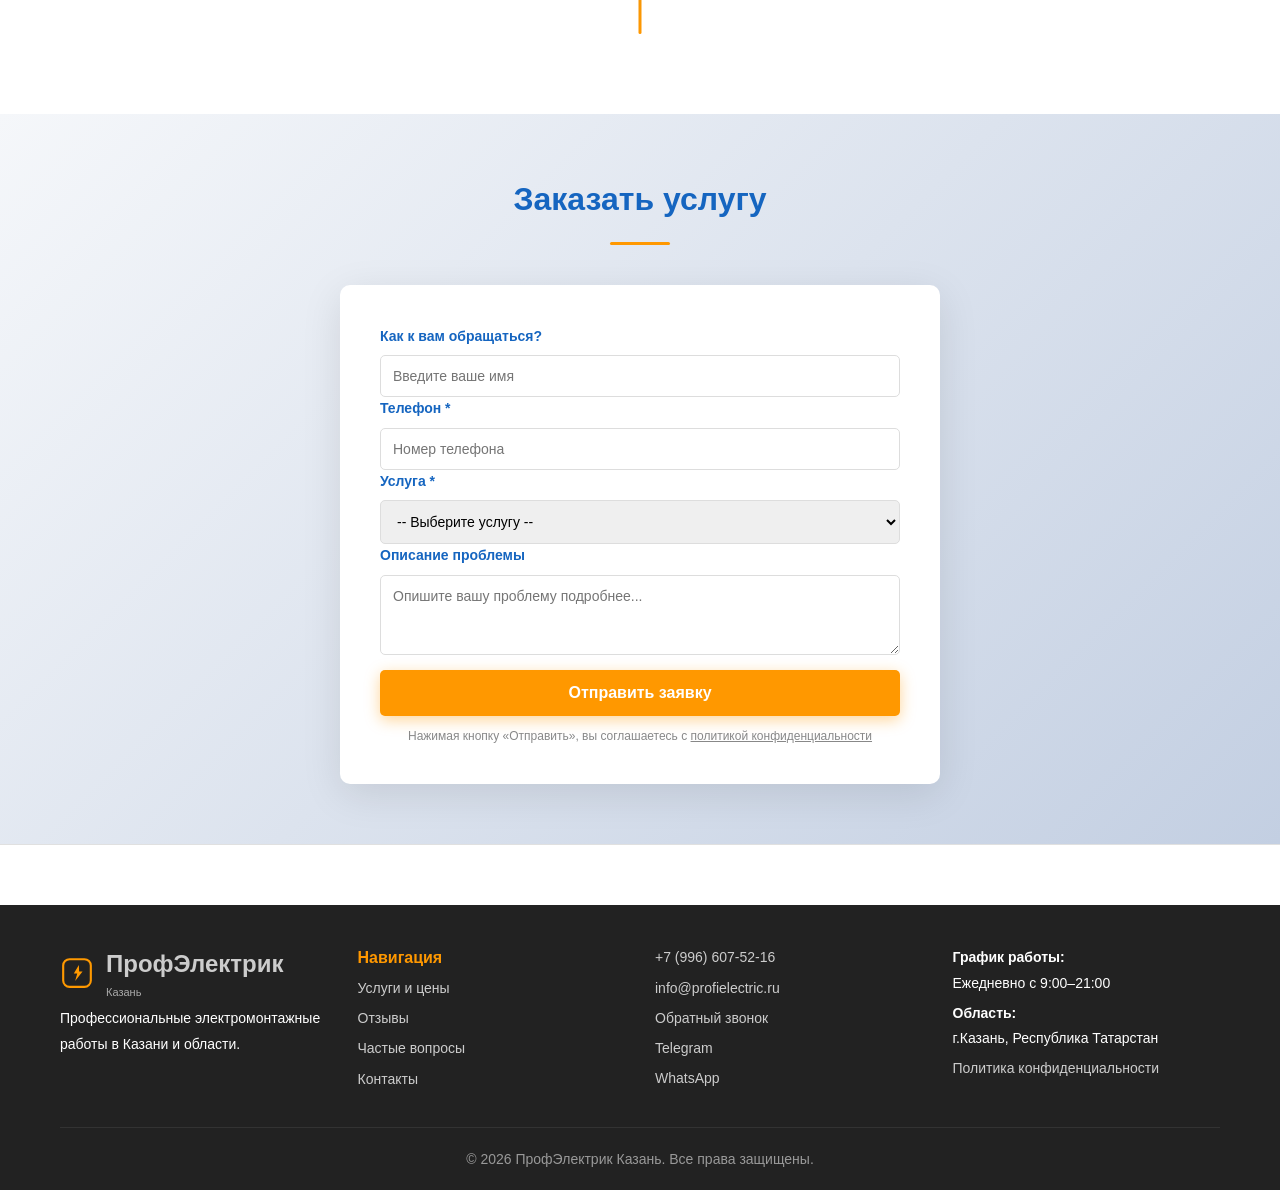
==== commit 1b1582a7: "Update about-company.html" ====
--- a/pages/about-company.html
+++ b/pages/about-company.html
@@ -4,8 +4,7 @@
     <meta charset="UTF-8">
     <meta name="viewport" content="width=device-width, initial-scale=1.0">
     <title>О компании - ПрофЭлектрик Казань</title>
-    <link rel="stylesheet" href="../styles/styles.css">
-    <style>
+        <style>
         
         body {
             font-family: 'Segoe UI', Tahoma, Geneva, Verdana, sans-serif;
@@ -457,33 +456,52 @@
         }
     </style>
 
-
+<link rel="stylesheet" href="../styles/styles.css">
+<link rel="icon" href="../assets/icons/favicon.ico" type="image/x-icon">
 </head>
 <body>
      <!-- Top Info Bar -->
-    <div class="top-bar" id="topBar">
-        <div class="container">
-            <div class="top-bar-item">
-                <span class="icon">
-  <svg xmlns="http://www.w3.org/2000/svg" viewBox="0 0 24 24" fill="none"
-       stroke="currentColor" stroke-width="2" stroke-linecap="round" stroke-linejoin="round"
-       aria-hidden="true">
-    <path stroke="none" d="M0 0h24v24H0z" fill="none"/>
-    <path d="M6 5a2 2 0 0 1 2 -2h8a2 2 0 0 1 2 2v14a2 2 0 0 1 -2 2h-8a2 2 0 0 1 -2 -2v-14" />
-    <path d="M11 4h2" />
-    <path d="M12 17v.01" />
-  </svg>
-</span>
-
-                <a href="tel:+79991234567" id="phoneLink">+7 (999) 123-45-67</a>
-
+<div class="top-bar" id="topBar">
+    <div class="container">
+        <div class="top-bar-item">
+            <span class="icon">
+                <svg xmlns="http://www.w3.org/2000/svg" viewBox="0 0 24 24" fill="none"
+                     stroke="currentColor" stroke-width="2" stroke-linecap="round" stroke-linejoin="round"
+                     aria-hidden="true">
+                    <path stroke="none" d="M0 0h24v24H0z" fill="none"/>
+                    <path d="M6 5a2 2 0 0 1 2 -2h8a2 2 0 0 1 2 2v14a2 2 0 0 1 -2 2h-8a2 2 0 0 1 -2 -2v-14" />
+                    <path d="M11 4h2" />
+                    <path d="M12 17v.01" />
+                </svg>
+            </span>
+
+            <a href="tel:+79966075216" id="phoneLink">+7 (996) 607-52-16</a>
+
+            <!-- КЛИКАБЕЛЬНЫЕ ИКОНКИ TG и WA -->
+            <div class="social-icons">
+                <a href="https://t.me/+79966075216?text=Здравствуйте! Хочу заказать услуги по электромонтажу. Когда можно созвониться?" target="_blank" title="Telegram" class="social-link tg">
+                    
+                                
+<svg width="32px" height="32px" viewBox="0 0 16 16" xmlns="http://www.w3.org/2000/svg" fill="#fff" class="bi bi-telegram">
+  <path d="M16 8A8 8 0 1 1 0 8a8 8 0 0 1 16 0zM8.287 5.906c-.778.324-2.334.994-4.666 2.01-.378.15-.577.298-.595.442-.03.243.275.339.69.47l.175.055c.408.133.958.288 1.243.294.26.006.549-.1.868-.32 2.179-1.471 3.304-2.214 3.374-2.23.05-.012.12-.026.166.016.047.041.042.12.037.141-.03.129-1.227 1.241-1.846 1.817-.193.18-.33.307-.358.336a8.154 8.154 0 0 1-.188.186c-.38.366-.664.64.015 1.088.327.216.589.393.85.571.284.194.568.387.936.629.093.06.183.125.27.187.331.236.63.448.997.414.214-.02.435-.22.547-.82.265-1.417.786-4.486.906-5.751a1.426 1.426 0 0 0-.013-.315.337.337 0 0 0-.114-.217.526.526 0 0 0-.31-.093c-.3.005-.763.166-2.984 1.09z"/>
+</svg>
+                            
+                </a>
+                <a href="https://wa.me/+79966075216?text=Здравствуйте! Хочу заказать услуги по электромонтажу. Когда можно созвониться?" target="_blank" title="WhatsApp" class="social-link wa">
+                    <svg xmlns="http://www.w3.org/2000/svg" viewBox="0 0 24 24" fill="currentColor" width="20" height="20">
+                        <path d="M17.472 14.382c-.297-.149-1.758-.867-2.03-.967-.273-.099-.471-.148-.67.15-.197.297-.767.966-.94 1.164-.173.199-.347.223-.644.075-.297-.15-1.255-.463-2.39-1.475-.883-.788-1.48-1.761-1.653-2.059-.173-.297-.018-.458.13-.606.134-.133.298-.347.446-.52.149-.174.198-.298.298-.497.099-.198.05-.371-.025-.52-.075-.149-.669-1.612-.916-2.207-.242-.579-.487-.5-.669-.51-.173-.008-.371-.01-.57-.01-.198 0-.52.074-.792.372-.272.297-1.04 1.016-1.04 2.479 0 1.462 1.065 2.875 1.213 3.074.149.198 2.096 3.2 5.077 4.487.709.306 1.262.489 1.694.625.712.227 1.36.195 1.871.118.571-.085 1.758-.719 2.006-1.413.248-.694.248-1.289.173-1.413-.074-.124-.272-.198-.57-.347m-5.421 7.403h-.004a9.87 9.87 0 0 1-5.031-1.378l-.361-.214-3.741.982.998-3.648-.235-.374a9.86 9.86 0 0 1-1.51-5.26c.001-5.45 4.436-9.884 9.888-9.884 2.64 0 5.122 1.03 6.988 2.898a9.825 9.825 0 0 1 2.893 6.994c-.003 5.45-4.437 9.884-9.885 9.884m8.413-18.297A11.815 11.815 0 0 0 12.05 0C5.495 0 .16 5.335.157 11.892c0 2.096.547 4.142 1.588 5.945L.057 24l6.305-1.654a11.882 11.882 0 0 0 5.683 1.448h.005c6.554 0 11.89-5.335 11.893-11.893A11.821 11.821 0 0 0 19.885 3.488"/>
+                    </svg>
+                </a>
             </div>
-            <div class="top-bar-item">
-                <svg xmlns="http://www.w3.org/2000/svg" width="24" height="24" viewBox="0 0 24 24" fill="none" stroke="currentColor" stroke-width="2" stroke-linecap="round" stroke-linejoin="round" class="icon icon-tabler icons-tabler-outline icon-tabler-clock-12"><path stroke="none" d="M0 0h24v24H0z" fill="none"/><path d="M3 12a9 9 0 0 0 9 9m9 -9a9 9 0 1 0 -18 0" /><path d="M12 7v5l.5 .5" /><path d="M18 15h2a1 1 0 0 1 1 1v1a1 1 0 0 1 -1 1h-1a1 1 0 0 0 -1 1v1a1 1 0 0 0 1 1h2" /><path d="M15 21v-6" /></svg>
-                <span>Ежедневно: 9:00 - 21:00</span>
-            </div>
+
+        </div>
+        <div class="top-bar-item">
+            <svg xmlns="http://www.w3.org/2000/svg" width="24" height="24" viewBox="0 0 24 24" fill="none" stroke="currentColor" stroke-width="2" stroke-linecap="round" stroke-linejoin="round" class="icon icon-tabler icons-tabler-outline icon-tabler-clock-12"><path stroke="none" d="M0 0h24v24H0z" fill="none"/><path d="M3 12a9 9 0 0 0 9 9m9 -9a9 9 0 1 0 -18 0" /><path d="M12 7v5l.5 .5" /><path d="M18 15h2a1 1 0 0 1 1 1v1a1 1 0 0 1 -1 1h-1a1 1 0 0 0 -1 1v1a1 1 0 0 0 1 1h2" /><path d="M15 21v-6" /></svg>
+            <span>Ежедневно: 9:00 - 21:00</span>
         </div>
     </div>
+</div>
+
 
     <!-- Header -->
 <header>
@@ -678,55 +696,128 @@
                 </div>
             </div>
 
-            <!-- CTA Section -->
-            <div style="text-align: center; background: #f0f7ff; padding: 40px; border-radius: 10px; margin: 60px 0;">
-                <h3>Нужна помощь электрика?</h3>
-                <p style="color: var(--color-text-light); margin: 15px 0; font-size: 16px;">Позвоните нам прямо сейчас или закажите обратный звонок</p>
-		<button class="btn-call btn-call-blue" type="button" onclick="openModal()">
- 		 Вызвать электрика
-		</button>
-                
-            </div>
-        </div>
+                    </div>
     </main>
 
-    <!-- Footer -->
+    <!-- Contact Form Section -->
+<section class="form-section" id="contact">
+  <div class="container">
+    <h2 style="color: var(--color-primary);">Заказать услугу</h2>
+
+    <div class="form-container">
+      <div class="success-message" id="successMessage" style="display:none;">
+        ✅ Спасибо! Ваша заявка отправлена. Мы свяжемся с вами в ближайшее время.
+      </div>
+
+      <form id="contactForm" action="https://functions.yandexcloud.net/d4emt21c53nvrp305lqp" method="POST">
+
+
+
+  <!-- это поле можно убрать, но можно и оставить как текстовый блок -->
+  <input type="hidden" name="fi-text-source" value="page">
+
+  
+<div class="form-group">
+  <label for="anyName">Как к вам обращаться? </label>
+  <input type="text" id="anyName" name="fi-text-anyName" placeholder="Введите ваше имя">
+</div>
+
+
+  <div class="form-group">
+    <label for="phone">Телефон *</label>
+    <input type="tel" id="phone" name="fi-sender-phone" required placeholder="Номер телефона">
+  </div>
+
+  <div class="form-group">
+    <label for="service">Услуга *</label>
+    <select id="service" name="fi-select-service">
+      <option value="">-- Выберите услугу --</option>
+      <option value="Установка розеток">Установка розеток</option>
+      <option value="Установка выключателей">Установка выключателей</option>
+      <option value="Установка люстр и светильников">Установка люстр и светильников</option>
+      <option value="Ремонт электропроводки">Ремонт электропроводки</option>
+      <option value="Прокладка кабеля">Прокладка кабеля</option>
+      <option value="Монтаж счетчика">Монтаж счетчика</option>
+      <option value="Экстренный ремонт">Экстренный ремонт</option>
+      <option value="Другое">Другое</option>
+    </select>
+  </div>
+
+
+  <div class="form-group">
+    <label for="message">Описание проблемы</label>
+    <textarea id="message" name="fi-text-message" placeholder="Опишите вашу проблему подробнее..."></textarea>
+  </div>
+
+  <button type="submit" class="btn" style="width: 100%;">Отправить заявку</button>
+</form>
+ <p class="form-policy">
+    Нажимая кнопку «Отправить», вы соглашаетесь с
+    <a href="../pages/privacy.html" target="_blank">
+      политикой конфиденциальности
+    </a>
+  </p>
+
+    </div>
+  </div>
+</section>
+
+
+
+     <!-- Footer -->
     <footer>
         <div class="container">
             <div class="footer-content">
                 <div class="footer-section">
-                    <h4>⚡ ПрофЭлектрик</h4>
-                    <p>Казань</p>
-                    <p>Профессиональные услуги электрика в Казани с 2011 года. Гарантия качества до 3 лет.</p>
+                    <h4>
+<div class="logo">
+  <a class="logo-link" href="index.html">
+    <img class="logo-img" src="../assets/icons/logo-horizontal.svg" alt="ПрофЭлектрик Казань">
+    <div class="logo-text">
+      <span>ПрофЭлектрик</span>
+      <div class="city-name">Казань</div>
+    </div>
+  </a>
+</div>
+
+</h4>
+                    
+                    <p>Профессиональные электромонтажные работы в Казани и области.</p>
                 </div>
                 <div class="footer-section">
-                    <h4>Услуги</h4>
+                    <h4>Навигация</h4>
                     <ul>
-                        <li><a href="pages/uslugi-i-ceny.html">Цены</a></li>
-                        <li><a href="pages/uslugi-i-ceny.html">Установка розеток</a></li>
-                        <li><a href="pages/uslugi-i-ceny.html">Замена выключателей</a></li>
-                        <li><a href="pages/uslugi-i-ceny.html">Ремонт электропроводки</a></li>
-                        <li><a href="pages/uslugi-i-ceny.html">Монтаж светильников</a></li>
+                        <li><a href="../pages/uslugi-i-ceny.html">Услуги и цены</a></li>
+                        <li><a href="../pages/otzivy.html">Отзывы</a></li>
+                        <li><a href="../pages/faq-section.html">Частые вопросы</a></li>
+                        <li><a href="../pages/contact-info.html">Контакты</a></li>
+                        
                     </ul>
                 </div>
                 <div class="footer-section">
-                    <h4>Контакты</h4>
+                    
                     <ul>
-                        <li><a href="tel:+79991234567">📞 +7 (999) 123-45-67</a></li>
-                        <li><a href="mailto:info@profelectrik.ru">📧 info@profelectrik.ru</a></li>
-                        <li>☎️ Обратный звонок</li>
-                        <li><strong>Режим:</strong> Пн-Пт: 8:00-21:00 | Сб-Вс: 9:00-20:00</li>
-                        <li><strong>Область:</strong> Казань и Татарстан</li>
+                        <li><a href="tel:+79966075216">+7 (996) 607-52-16</a></li>
+                        <li><a href="mailto:info@profielectric.ru">info@profielectric.ru</a></li>
+                        <li><a href="#" onclick="openModal()">Обратный звонок</a></li>
+                         <li><a href="https://t.me/+79966075216?text=Здравствуйте! Хочу заказать услуги по электромонтажу. Когда можно созвониться?" id="telegramLink">Telegram</a>
+
+</li>
+                        <li><a href="https://wa.me/+79966075216?text=Здравствуйте! Хочу заказать услуги по электромонтажу. Когда можно созвониться?">WhatsApp</a>
+</li>
                     </ul>
                 </div>
                 <div class="footer-section">
-                    <h4>Информация</h4>
+                    
                     <ul>
-                        <li><a href="index.html">Главная страница</a></li>
-                        <li><a href="pages/uslugi-i-ceny.html">Услуги и цены</a></li>
-                        <li><a href="pages/o-kompanii.html">О компании</a></li>
-                        <li><a href="#">Политика конфиденциальности</a></li>
-                        <li><a href="#">Вконтакте</a></li>
+                        <li>
+  <strong>График работы:</strong><br>
+  Ежедневно c 9:00–21:00
+</li>
+
+                        <li><strong>Область:</strong><br> г.Казань, Республика Татарстан</li>
+                        <li><a href="../pages/privacy.html">Политика конфиденциальности</a></li>
+                       
                     </ul>
                 </div>
             </div>
@@ -735,50 +826,70 @@
             </div>
         </div>
     </footer>
+
+
+
     <!-- Modal Window -->
     <div id="callModal" class="modal">
         <div class="modal-content">
             <div class="modal-header">
                 <h2>Оставить заявку</h2>
-                <button class="close-btn" type="button" onclick="closeModal()">&times;</button>
+                <button class="close-btn" onclick="closeModal()">&times;</button>
             </div>
-
-            <form id="modalForm" class="modal-form" onsubmit="handleModalSubmit(event)">
-                <div class="form-group">
-                    <label for="modalName">Ваше имя *</label>
-                    <input type="text" id="modalName" required placeholder="Ваше имя">
-                </div>
-
-                <div class="form-group">
-                    <label for="modalPhone">Телефон *</label>
-                    <input type="tel" id="modalPhone" required placeholder="+7 (999) 123-45-67">
-                </div>
-
-                <div class="form-group">
-                    <label for="modalService">Услуга *</label>
-                    <select id="modalService" required>
-                        <option value="">-- Выберите услугу --</option>
-                        <option value="Монтаж розеток">Монтаж розеток</option>
-                        <option value="Монтаж выключателей">Монтаж выключателей</option>
-                        <option value="Установка освещения">Установка освещения</option>
-                        <option value="Монтаж электропроводки">Монтаж электропроводки</option>
-                        <option value="Монтаж автомата">Монтаж автомата</option>
-                        <option value="Аварийный вызов">Аварийный вызов</option>
-                        <option value="Ремонт электропроводки">Ремонт электропроводки</option>
-                        <option value="Другое">Другое</option>
-                    </select>
-                </div>
-
-                <div class="form-group">
-                    <label for="modalMessage">Опишите проблему</label>
-                    <textarea id="modalMessage" placeholder="Опишите вашу проблему..."></textarea>
-                </div>
-
-                <div class="modal-footer">
-                    <button type="button" class="btn btn-cancel" onclick="closeModal()">Отмена</button>
-                    <button type="submit" class="btn">Отправить</button>
-                </div>
-            </form>
+            
+            <form id="modalForm" action="https://functions.yandexcloud.net/d4emt21c53nvrp305lqp" method="POST">
+
+
+  <input type="hidden" name="fi-text-source" value="modal">
+
+  
+<div class="form-group">
+  <label for="modalAnyName">Как к вам обращаться?</label>
+  <input type="text" id="modalAnyName" name="fi-text-anyName" placeholder="Введите ваше имя:">
+</div>
+
+
+  <div class="form-group">
+    <label for="modalPhone">Телефон *</label>
+    <input type="tel" id="modalPhone" name="fi-sender-phone" required placeholder="Номер телефона:">
+  </div>
+
+  <div class="form-group">
+    <label for="modalService">Услуга</label>
+    <select id="modalService" name="fi-select-service">
+      <option value="">-- Выберите услугу --</option>
+      <option value="Монтаж розеток">Монтаж розеток</option>
+      <option value="Монтаж выключателей">Монтаж выключателей</option>
+      <option value="Установка освещения">Установка освещения</option>
+      <option value="Монтаж электропроводки">Монтаж электропроводки</option>
+      <option value="Монтаж автомата">Монтаж автомата</option>
+      <option value="Аварийный вызов">Аварийный вызов</option>
+      <option value="Ремонт электропроводки">Ремонт электропроводки</option>
+      <option value="Другое">Другое</option>
+    </select>
+  </div>
+
+  <div class="form-group">
+    <label for="modalMessage">Опишите проблему</label>
+    <textarea id="modalMessage" name="fi-text-message" placeholder="Опишите вашу проблему..."></textarea>
+  </div>
+
+  <div class="modal-footer">
+    
+    <button type="submit" class="btn">Отправить</button>
+  </div>
+
+  <p class="form-policy">
+    Нажимая кнопку «Отправить», вы соглашаетесь с
+    <a href="../pages/privacy.html" target="_blank">
+      политикой конфиденциальности
+    </a>
+  </p>
+</div>
+</form>
+
+
+
 
             <div id="modalSuccess" class="modal-success">
                 <div class="success-icon">✅</div>
@@ -788,109 +899,228 @@
         </div>
     </div>
 
+  <div id="thanksPopup" class="thanks-popup" aria-hidden="true">
+  <div class="thanks-popup__box">
+    <div class="thanks-popup__title">Спасибо за заявку!</div>
+    <div class="thanks-popup__text">Мы свяжемся с вами в ближайшее время.</div>
+  </div>
+</div>
+
+<script>
+document.addEventListener('DOMContentLoaded', function () {
+  // ===== Elements (сначала объявляем, потом используем) =====
+  var modal = document.getElementById('callModal');
+  var modalForm = document.getElementById('modalForm');
+  var modalSuccess = document.getElementById('modalSuccess');
+
+  var contactForm = document.getElementById('contactForm');
+  var pageSuccess = document.getElementById('successMessage');
+
+  var menuToggle = document.getElementById('menuToggle');
+  var navMenu = document.getElementById('navMenu');
+
+  var topBar = document.getElementById('topBar');
+  var header = document.querySelector('header');
+
+  var phoneLink = document.getElementById('phoneLink');
+
+  var thanksPopup = document.getElementById('thanksPopup');
+  var thanksTimer = null;
+
+  // ===== Modal open/close =====
+  window.openModal = function () {
+    if (!modal) return;
+    modal.classList.add('active');
+    document.body.style.overflow = 'hidden';
+
+    if (modalSuccess) modalSuccess.classList.remove('show');
+  };
+
+  window.closeModal = function () {
+    if (!modal) return;
+    modal.classList.remove('active');
+    document.body.style.overflow = 'auto';
+
+    if (modalForm) modalForm.reset();
+    if (modalSuccess) modalSuccess.classList.remove('show');
+  };
+
+  window.addEventListener('click', function (event) {
+    if (modal && event.target === modal) window.closeModal();
+  });
+
+  // ===== Mobile menu toggle =====
+  if (menuToggle && navMenu) {
+    menuToggle.addEventListener('click', function () {
+      navMenu.classList.toggle('active');
+    });
+
+    var navLinks = document.querySelectorAll('.nav-menu a');
+    for (var i = 0; i < navLinks.length; i++) {
+      navLinks[i].addEventListener('click', function () {
+        navMenu.classList.remove('active');
+      });
+    }
+  }
+
+  // ===== Sticky header offset =====
+  if (header) {
+    var getTopbarHeight = function () {
+      return topBar ? topBar.offsetHeight : 0;
+    };
+
+    header.style.top = getTopbarHeight() + 'px';
+
+    var lastScrollTop = 0;
+    window.addEventListener('scroll', function () {
+      var scrollTop = window.pageYOffset || document.documentElement.scrollTop;
+
+      if (scrollTop > lastScrollTop) {
+        header.style.top = '0px';
+        header.style.zIndex = '102';
+      } else {
+        header.style.top = getTopbarHeight() + 'px';
+        header.style.zIndex = '100';
+      }
+      lastScrollTop = scrollTop <= 0 ? 0 : scrollTop;
+    });
+
+    window.addEventListener('resize', function () {
+      header.style.top = getTopbarHeight() + 'px';
+    });
+  }
+
+  // ===== Thanks popup =====
+  function showThanksPopup() {
+    if (!thanksPopup) return;
+
+    // показать
+    thanksPopup.classList.add('show');
+    thanksPopup.setAttribute('aria-hidden', 'false');
+
+    // закрыть через 3 секунды
+    if (thanksTimer) clearTimeout(thanksTimer);
+    thanksTimer = setTimeout(function () { 
+      thanksPopup.classList.remove('show');
+      thanksPopup.setAttribute('aria-hidden', 'true');
+    }, 3000);
+  }
+
+  // ===== Copy phone to clipboard =====
+  if (phoneLink) {
+    var originalText = phoneLink.textContent;
+
+    phoneLink.addEventListener('click', function (e) {
+      e.preventDefault();
+      var href = phoneLink.getAttribute('href');
+      var phoneToCopy = href ? href.replace('tel:', '') : originalText;
+
+      if (navigator.clipboard && navigator.clipboard.writeText) {
+        navigator.clipboard.writeText(phoneToCopy).then(function () {
+          phoneLink.textContent = 'Скопировано!';
+          setTimeout(function () {
+            phoneLink.textContent = originalText;
+          }, 1200);
+        }).catch(function () {
+          alert('Не удалось скопировать. Скопируйте вручную: ' + phoneToCopy);
+        });
+      } else {
+        alert('Не удалось скопировать. Скопируйте вручную: ' + phoneToCopy);
+      }
+    });
+  }
+
+  // ===== AJAX submit for forms (чтобы НЕ открывалось окно "OK") =====
+  async function sendForm(form) {
+    var body = new URLSearchParams(new FormData(form));
+
+    var res = await fetch(form.action, {
+      method: 'POST',
+      headers: { 'Content-Type': 'application/x-www-form-urlencoded' },
+      body: body,
+    });
+
+    var text = await res.text();
+    if (!res.ok) throw new Error(text || ('HTTP ' + res.status));
+    return text;
+  }
+
+  async function onSubmit(e) {
+    e.preventDefault(); // отменяем обычную отправку — НЕТ окна "ok" [web:945]
+    var form = e.currentTarget;
+
+    try {
+      await sendForm(form);
+      form.reset();
+      showThanksPopup();
+
+      // если отправили из модалки — закрываем её через 3 секунды
+      if (form === modalForm && typeof window.closeModal === 'function') {
+        setTimeout(function () { window.closeModal(); }, 3000);
+      }
+    } catch (err) {
+      alert('Ошибка отправки: ' + (err && err.message ? err.message : err));
+    }
+  }
+
+  if (contactForm) contactForm.addEventListener('submit', onSubmit);
+  if (modalForm) modalForm.addEventListener('submit', onSubmit);
+});
+
+
+
+
+
+
+
+
+
+
+
+document.getElementById('phoneBlock').addEventListener('click', async function(e) {
+    e.preventDefault(); // Предотвращает переход по ссылке
     
-<script>
-        document.addEventListener('DOMContentLoaded', () => {
-            // ===== Mobile menu toggle =====
-            const menuToggle = document.getElementById('menuToggle');
-            const navMenu = document.getElementById('navMenu');
-
-            if (menuToggle && navMenu) {
-                menuToggle.addEventListener('click', () => {
-                    navMenu.classList.toggle('active');
-                });
-
-                document.querySelectorAll('.nav-menu a').forEach(link => {
-                    link.addEventListener('click', () => navMenu.classList.remove('active'));
-                });
-            }
-
-            // ===== Sticky header offset =====
-            const topBar = document.getElementById('topBar');
-            const header = document.querySelector('header');
-
-            if (header) {
-                const getTopbarHeight = () => (topBar ? topBar.offsetHeight : 0);
-
-                header.style.top = `${getTopbarHeight()}px`;
-
-                let lastScrollTop = 0;
-                window.addEventListener('scroll', () => {
-                    const scrollTop = window.pageYOffset || document.documentElement.scrollTop;
-
-                    if (scrollTop > lastScrollTop) {
-                        header.style.top = '0px';
-                        header.style.zIndex = '102';
-                    } else {
-                        header.style.top = `${getTopbarHeight()}px`;
-                        header.style.zIndex = '100';
-                    }
-
-                    lastScrollTop = scrollTop <= 0 ? 0 : scrollTop;
-                });
-
-                window.addEventListener('resize', () => {
-                    header.style.top = `${getTopbarHeight()}px`;
-                });
-            }
-
-            // ===== Copy phone to clipboard =====
-            const phoneLink = document.getElementById('phoneLink');
-            if (phoneLink) {
-                const originalText = phoneLink.textContent;
-
-                phoneLink.addEventListener('click', async (e) => {
-                    e.preventDefault();
-
-                    const phoneToCopy = phoneLink.getAttribute('href')?.replace('tel:', '') || originalText;
-
-                    try {
-                        await navigator.clipboard.writeText(phoneToCopy);
-                        phoneLink.textContent = 'Скопировано!';
-                        setTimeout(() => (phoneLink.textContent = originalText), 1200);
-                    } catch (err) {
-                        alert('Не удалось скопировать. Скопируйте вручную: ' + phoneToCopy);
-                    }
-                });
-            }
-        });
-
-        // ===== Modal functionality =====
-        const modal = document.getElementById('callModal');
-        const modalForm = document.getElementById('modalForm');
-        const modalSuccess = document.getElementById('modalSuccess');
-
-        window.openModal = function () {
-            if (!modal) return;
-            modal.classList.add('active');
-            document.body.style.overflow = 'hidden';
-            if (modalForm) modalForm.style.display = 'block';
-            if (modalSuccess) modalSuccess.classList.remove('show');
-        };
-
-        window.closeModal = function () {
-            if (!modal) return;
-            modal.classList.remove('active');
-            document.body.style.overflow = 'auto';
-            if (modalForm) modalForm.reset();
-        };
-
-        window.handleModalSubmit = function (event) {
-            event.preventDefault();
-
-            if (modalForm) modalForm.style.display = 'none';
-            if (modalSuccess) modalSuccess.classList.add('show');
-
-            setTimeout(window.closeModal, 3000);
-        };
-
-        // Закрытие по клику на фон
-        window.addEventListener('click', (event) => {
-            if (modal && event.target === modal) window.closeModal();
-        });
-  
-
+    const phoneNumber = '+79966075216';
+    
+    try {
+        await navigator.clipboard.writeText(phoneNumber);
+        
+        // Сохраняем оригинальное содержимое
+        const originalHTML = this.innerHTML;
+        
+        // Заменяем на сообщение
+        this.innerHTML = '<div style="text-align: center; padding: 20px;"><h3>Номер скопирован!</h3></div>';
+        
+        // Восстанавливаем через 4 секунды
+        setTimeout(() => {
+            this.innerHTML = originalHTML;
+        }, 4000);
+    } catch (err) {
+        console.error('Ошибка копирования: ', err);
+    }
+});
+document.getElementById('telegramBlock').addEventListener('click', function(e) {
+    e.preventDefault();
+    window.open('https://t.me/+79966075216', '_blank');
+});
+document.getElementById('whatsappBlock').addEventListener('click', function(e) {
+    e.preventDefault();
+    window.open('https://wa.me/+79966075216', '_blank');
+});
+document.getElementById('emailBlock').addEventListener('click', function(e) {
+    e.preventDefault();
+    window.location.href = 'mailto:info@profielectric.ru?subject=Запрос%20по%20электромонтажу&body=Здравствуйте!%0AИнтересуют%20услуги%20электрика.%0A%0AС%20уважением';
+});
+document.getElementById('scheduleBlock').addEventListener('click', function(e) {
+    e.preventDefault();
+       const originalHTML = this.innerHTML;
+        this.innerHTML = '<div style="text-align: center; padding: 20px;"><h3>Работаем без выходных!</h3></div>';
+        setTimeout(() => {
+        this.innerHTML = originalHTML;
+    }, 4000);
+});
 
 </script>
+
 </body>
 </html>
--- a/styles/styles.css
+++ b/styles/styles.css
@@ -85,6 +85,31 @@
 .top-bar a:hover {
   color: var(--color-accent);
 }
+.social-icons {
+  display: inline-flex;
+  gap: 8px;
+  margin-left: 12px;
+  align-items: center;
+}
+
+.social-link {
+  display: inline-flex;
+  align-items: center;
+  justify-content: center;
+  width: 32px;
+  height: 32px;
+  border-radius: 50%;
+  transition: all 0.2s ease;
+  text-decoration: none;
+}
+
+.social-link.tg { background: #0088cc; color: white; }
+.social-link.wa { background: #25D366; color: white; }
+
+.social-link:hover {
+  transform: scale(1.1);
+  box-shadow: 0 4px 12px rgba(0,0,0,0.3);
+}
 
 /* ===== HEADER ===== */
 header {
@@ -223,7 +248,7 @@
 }
 
 .footer-section h4 {
-  margin-bottom: 15px;
+  margin-bottom: 5px;
   color: var(--color-accent);
 }
 
@@ -234,7 +259,7 @@
 }
 
 .footer-section ul li {
-  margin-bottom: 8px;
+  margin-bottom: 5px;
 }
 
 .footer-section a {
@@ -253,6 +278,38 @@
   border-top: 1px solid #333;
   color: #999;
   font-size: 14px;
+}
+
+
+/* ===== Privacy ===== */
+.modal-footer {
+  display: flex;
+  flex-direction: column;
+  gap: 8px;
+
+}
+
+.modal-actions {
+  display: flex;
+  gap: 10px;
+  justify-content: flex-end; /* кнопки справа, как обычно */
+}
+
+.form-policy {
+  font-size: 12px;
+  color: #888;
+  text-align: center;
+  line-height: 1.4;
+  margin-top: 12px; /* отступ сверху от кнопок */
+}
+
+.form-policy a {
+  color: #888;
+  text-decoration: underline;
+}
+
+.form-policy a:hover {
+  color: var(--color-primary);
 }
 
 /* ===== RESPONSIVE ===== */
@@ -285,24 +342,7 @@
   }
 }
 
-        * {
-            margin: 0;
-            padding: 0;
-            box-sizing: border-box;
-        }
-
-        :root {
-            --color-primary: #1565C0;
-            --color-primary-dark: #0D3A96;
-            --color-text: #333;
-            --color-text-light: #555;
-            --color-bg: #f5f5f5;
-            --color-white: #fff;
-            --color-accent: #FF9800;
-            --color-success: #4CAF50;
-            --color-danger: #1565C0;
-        }
-
+        
         body {
             font-family: 'Segoe UI', Tahoma, Geneva, Verdana, sans-serif;
             line-height: 1.6;
@@ -377,6 +417,146 @@
             transform: translateY(-2px);
             box-shadow: 0 6px 20px rgba(255,152,0,0.6);
         }
+/* ===== Modal overlay (фон) ===== */
+.modal {
+  position: fixed;
+  inset: 0;
+  display: none;              /* скрыта по умолчанию */
+  align-items: center;
+  justify-content: center;
+  padding: 20px;
+  background: rgba(0, 0, 0, 0.6);
+  z-index: 1000;
+}
+/* ===== Thanks popup (Спасибо за заявку) ===== */
+.thanks-popup {
+  position: fixed;
+  inset: 0;
+  display: flex;
+  align-items: center;
+  justify-content: center;
+
+  padding: 16px;
+  background: rgba(0, 0, 0, 0.55);
+
+  opacity: 0;
+  visibility: hidden;
+  pointer-events: none;
+
+  z-index: 9999;
+  transition: opacity 0.2s ease, visibility 0.2s ease;
+}
+
+.thanks-popup.show {
+  opacity: 1;
+  visibility: visible;
+  pointer-events: auto;
+}
+
+.thanks-popup__box {
+  width: min(520px, 100%);
+  background: #ffffff;
+  border-radius: 14px;
+  padding: 18px 18px 16px;
+
+  box-shadow: 0 18px 60px rgba(0, 0, 0, 0.25);
+  transform: translateY(8px);
+  transition: transform 0.2s ease;
+}
+
+.thanks-popup.show .thanks-popup__box {
+  transform: translateY(0);
+}
+
+.thanks-popup__title {
+  font-size: 18px;
+  line-height: 1.2;
+  font-weight: 700;
+  margin: 0 0 8px;
+  color: #111827;
+}
+
+.thanks-popup__text {
+  font-size: 14px;
+  line-height: 1.45;
+  margin: 0;
+  color: #374151;
+}
+
+/* optional: чуть лучше на мобилках */
+@media (max-width: 480px) {
+  .thanks-popup__box {
+    padding: 16px;
+    border-radius: 12px;
+  }
+  .thanks-popup__title {
+    font-size: 16px;
+  }
+}
+
+.modal.active {
+  display: flex;              /* показываем модалку */
+}
+
+/* ===== Modal box ===== */
+.modal-content {
+  width: 100%;
+  max-width: 520px;
+  background: #fff;
+  border-radius: 14px;
+  padding: 18px;
+  position: relative;
+  box-shadow: 0 20px 60px rgba(0, 0, 0, 0.35);
+}
+
+/* ===== Header + close button ===== */
+.modal-header {
+  display: flex;
+  align-items: center;
+  justify-content: space-between;
+  gap: 16px;
+  margin-bottom: 12px;
+}
+
+.close-btn {
+  appearance: none;
+  border: 0;
+  background: transparent;
+  font-size: 32px;
+  line-height: 1;
+  cursor: pointer;
+  padding: 0 6px;
+}
+
+/* ===== Footer buttons ===== */
+.modal-footer {
+  display: flex;
+  gap: 10px;
+  justify-content: flex-end;
+  margin-top: 12px;
+}
+
+/* ===== Success block inside modal ===== */
+.modal-success {
+  display: none;              /* скрыто, пока нет .show */
+  text-align: center;
+  padding: 18px 14px;
+  border-radius: 12px;
+  background: #f2fff6;
+  border: 1px solid #bff0cf;
+  margin-top: 12px;
+}
+
+.modal-success .success-icon {
+  font-size: 34px;
+  line-height: 1;
+  margin-bottom: 8px;
+}
+
+/* показываем success */
+.modal-success.show {
+  display: block;
+}
 
         .btn-secondary {
             background-color: var(--color-primary);
@@ -387,6 +567,11 @@
             background-color: var(--color-primary-dark);
             box-shadow: 0 6px 20px rgba(21, 101, 192, 0.6);
         }
+.success-dialog { border: 0; border-radius: 16px; padding: 0; width: min(520px, 92vw); }
+.success-dialog::backdrop { background: rgba(0,0,0,.55); }
+.success-wrap { padding: 26px; text-align: center; }
+.success-icon { font-size: 54px; margin-bottom: 10px; }
+
 /* Work steps */
 
   .work-steps {
@@ -944,6 +1129,27 @@
                 transform: translateY(0);
             }
         }
+.thanks-popup{
+  position: fixed;
+  inset: 0;
+  display: none;
+  align-items: center;
+  justify-content: center;
+  background: rgba(0,0,0,.55);
+  z-index: 9999;
+}
+.thanks-popup.show{ display: flex; }
+
+.thanks-popup__box{
+  background: #fff;
+  color: #111;
+  padding: 18px 20px;
+  border-radius: 12px;
+  width: min(420px, calc(100% - 32px));
+  box-shadow: 0 12px 30px rgba(0,0,0,.25);
+}
+.thanks-popup__title{ font-weight: 700; margin-bottom: 6px; }
+.thanks-popup__text{ opacity: .9; }
 
         @keyframes slideUp {
             from {
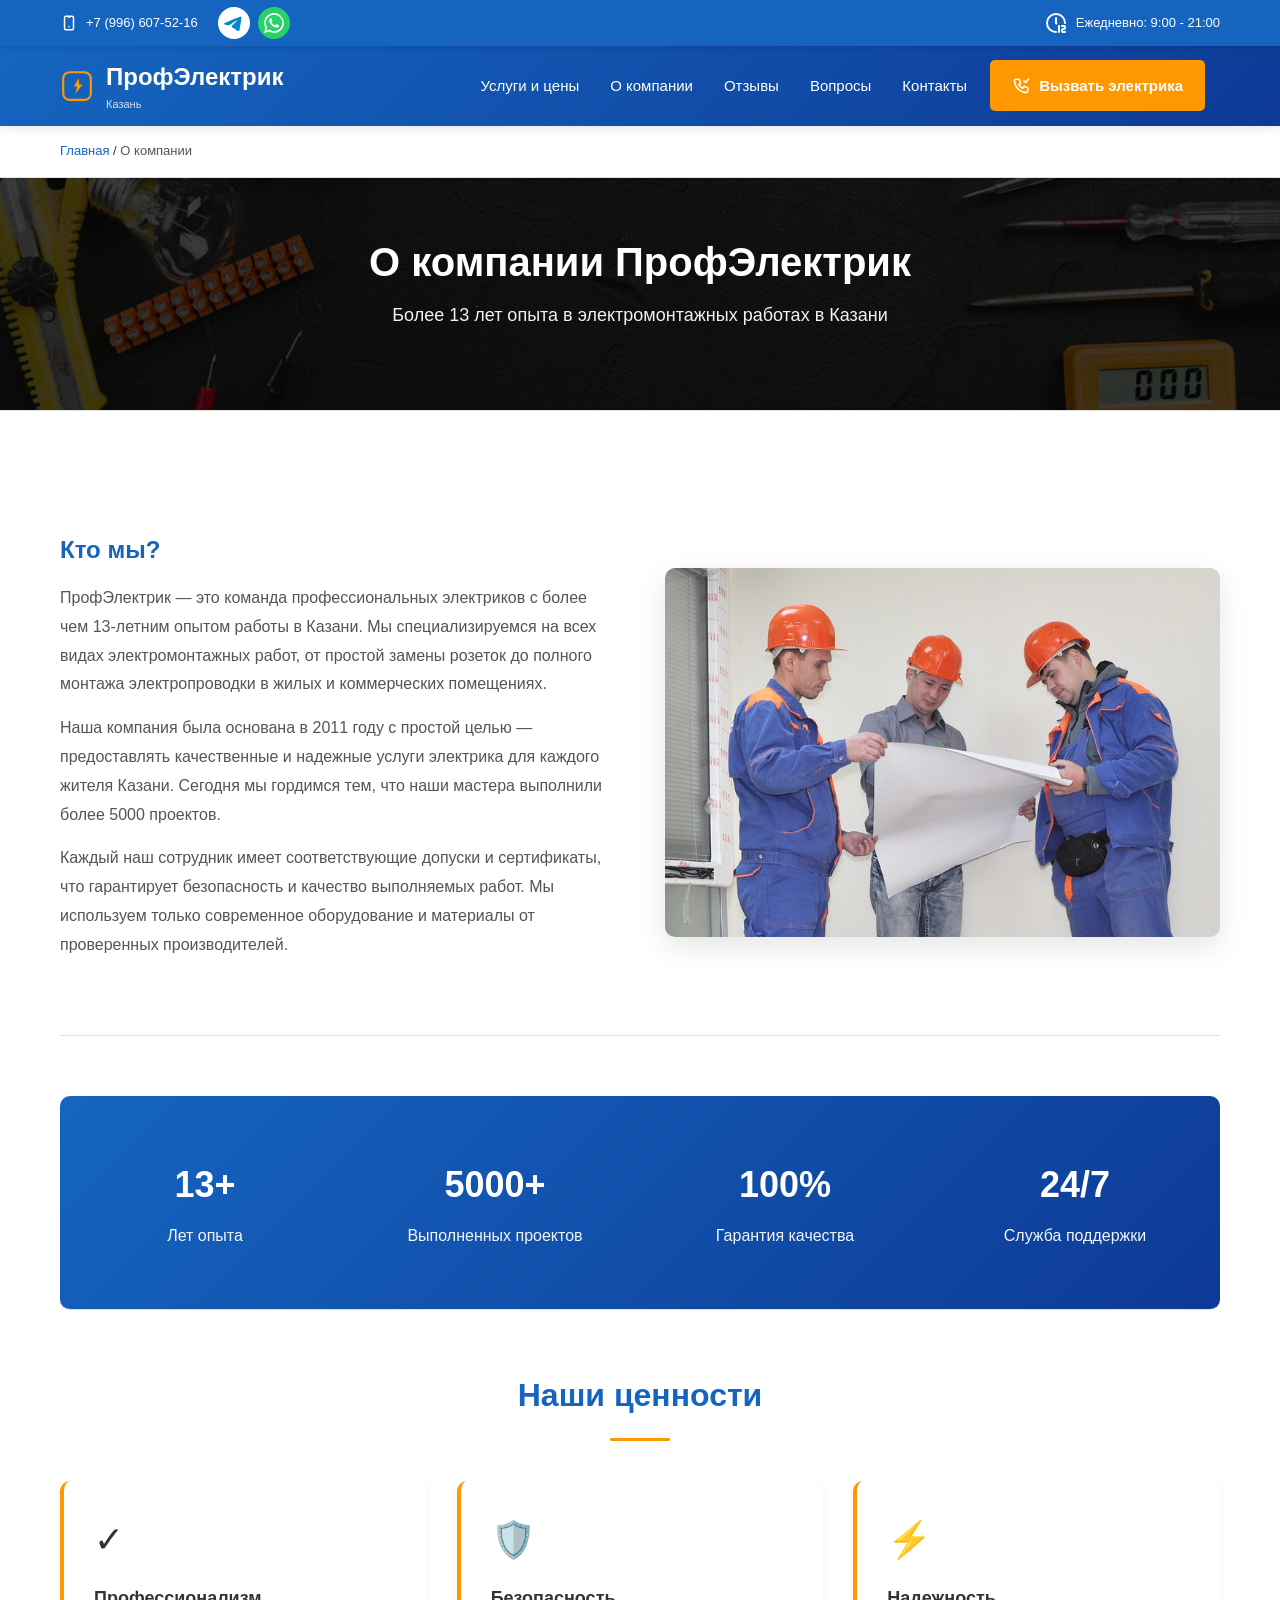
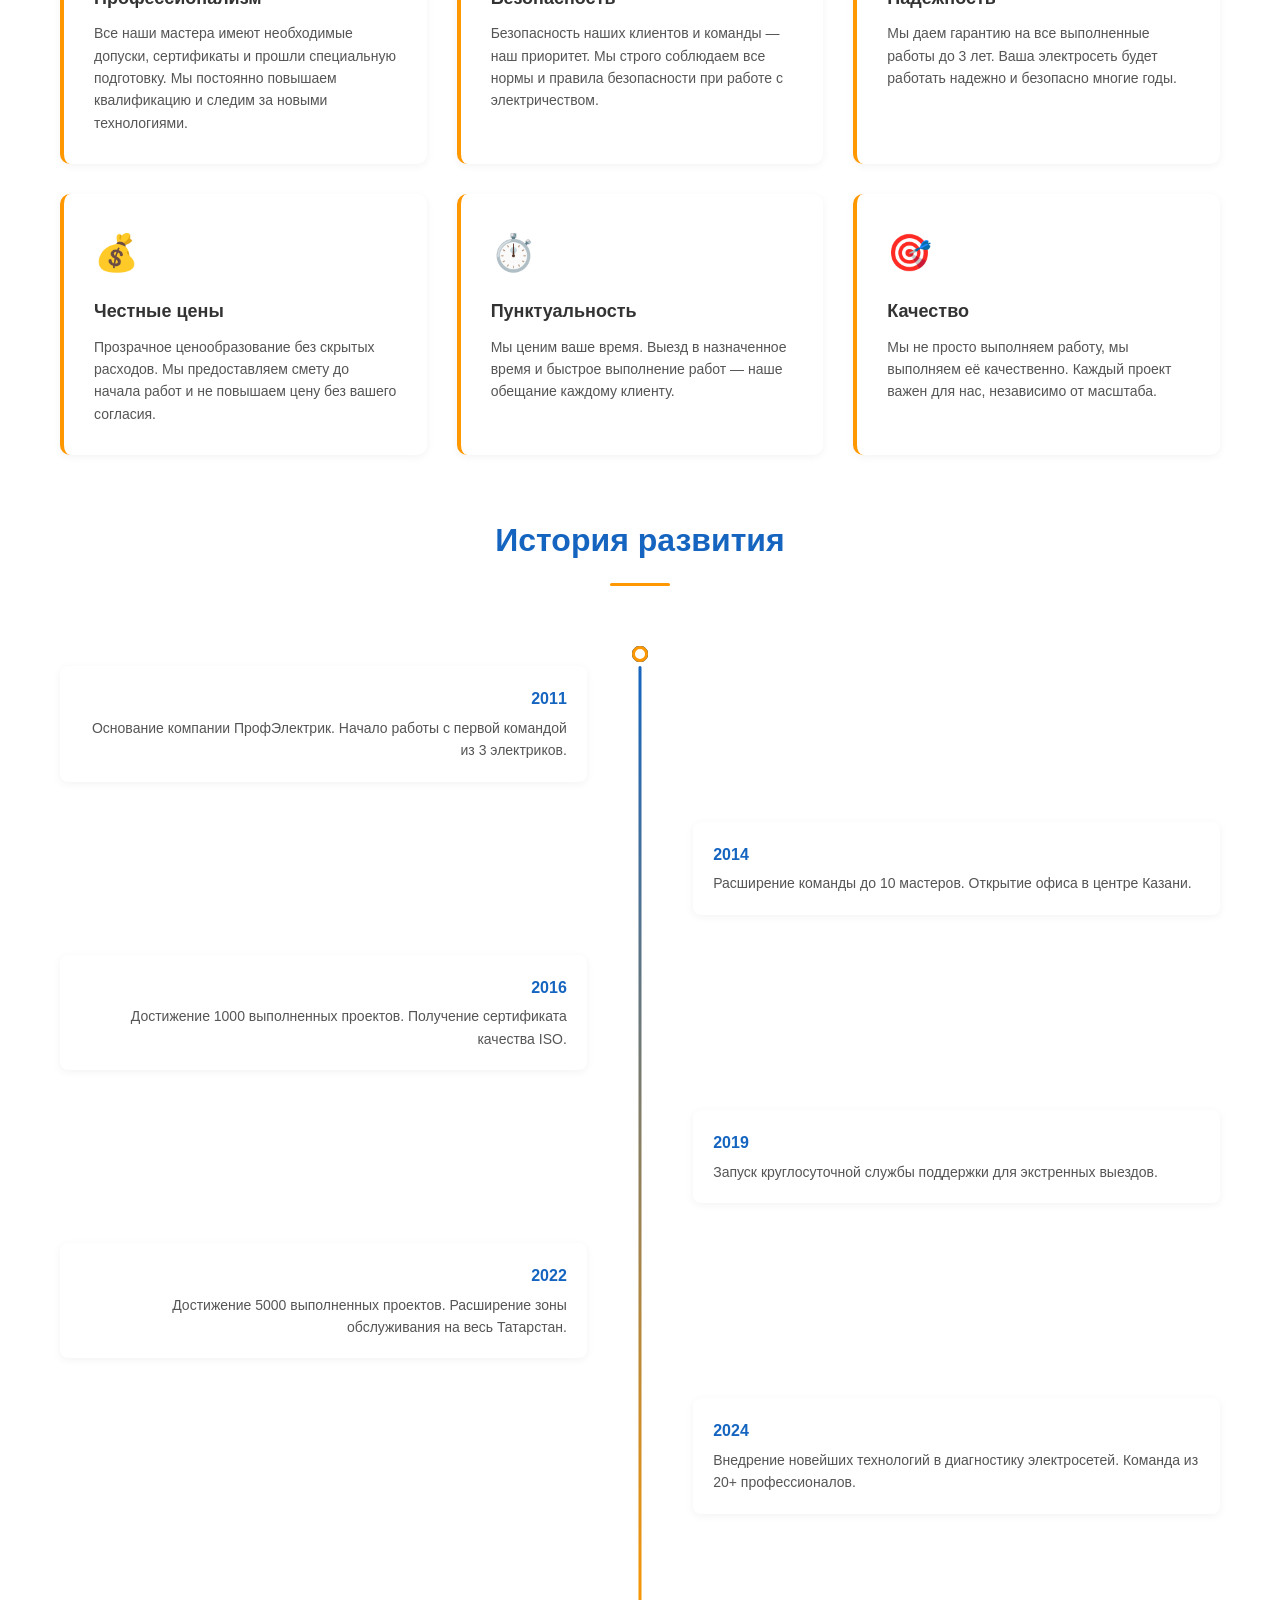
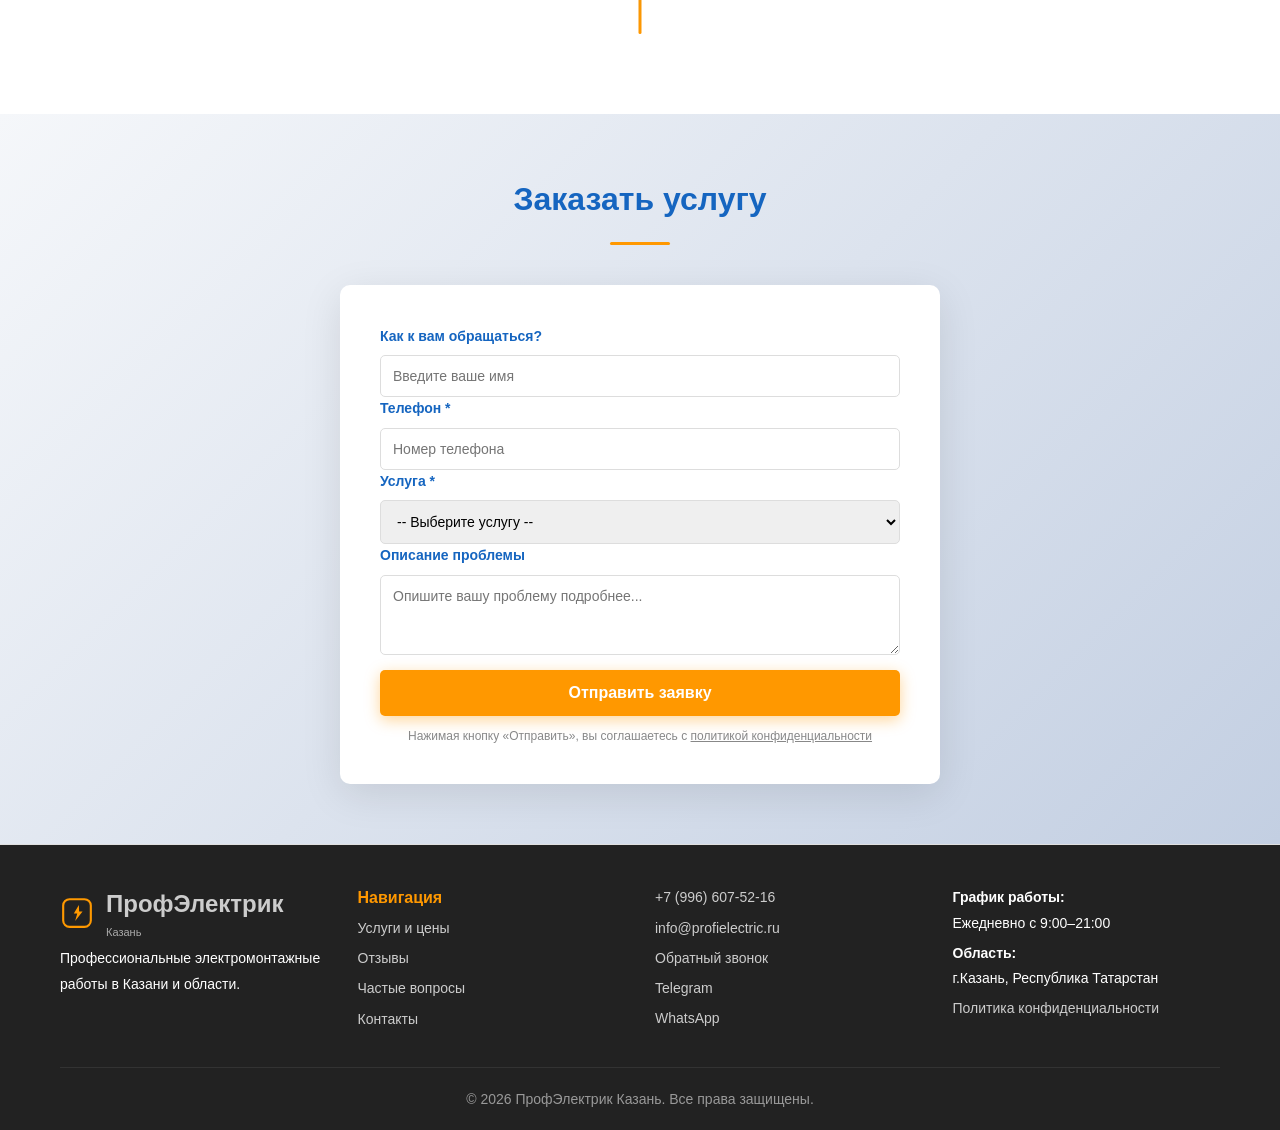
==== commit 088c978c: "Update about-company.html" ====
--- a/pages/about-company.html
+++ b/pages/about-company.html
@@ -22,7 +22,7 @@
                /* Hero Section */
         .hero {
             background: linear-gradient(135deg, rgba(0, 0, 0, 0.75) 0%, rgba(0, 0, 0, 0.75) 100%),
-                        url('hero-bg.jpg') center/cover;
+                        url('../assets/images/hero-bg-page.jpg') center/cover;
             color: white;
             padding: 60px 0;
             text-align: center;
@@ -586,7 +586,7 @@
                     </p>
                 </div>
                 <div class="about-image">
-                    <img src="image.jpg" alt="Наша команда профессиональных электриков">
+                    <img src="../assets/images/comanda.jpg" alt="Наша команда профессиональных электриков">
                 </div>
             </section>
 
--- a/styles/styles.css
+++ b/styles/styles.css
@@ -278,6 +278,12 @@
   border-top: 1px solid #333;
   color: #999;
   font-size: 14px;
+}
+footer {
+    background-color: #222;
+    color: white;
+    margin: 0;
+    padding: 40px 0 20px;
 }
 
 
@@ -342,7 +348,24 @@
   }
 }
 
-        
+        * {
+            margin: 0;
+            padding: 0;
+            box-sizing: border-box;
+        }
+
+        :root {
+            --color-primary: #1565C0;
+            --color-primary-dark: #0D3A96;
+            --color-text: #333;
+            --color-text-light: #555;
+            --color-bg: #f5f5f5;
+            --color-white: #fff;
+            --color-accent: #FF9800;
+            --color-success: #4CAF50;
+            --color-danger: #1565C0;
+        }
+
         body {
             font-family: 'Segoe UI', Tahoma, Geneva, Verdana, sans-serif;
             line-height: 1.6;
